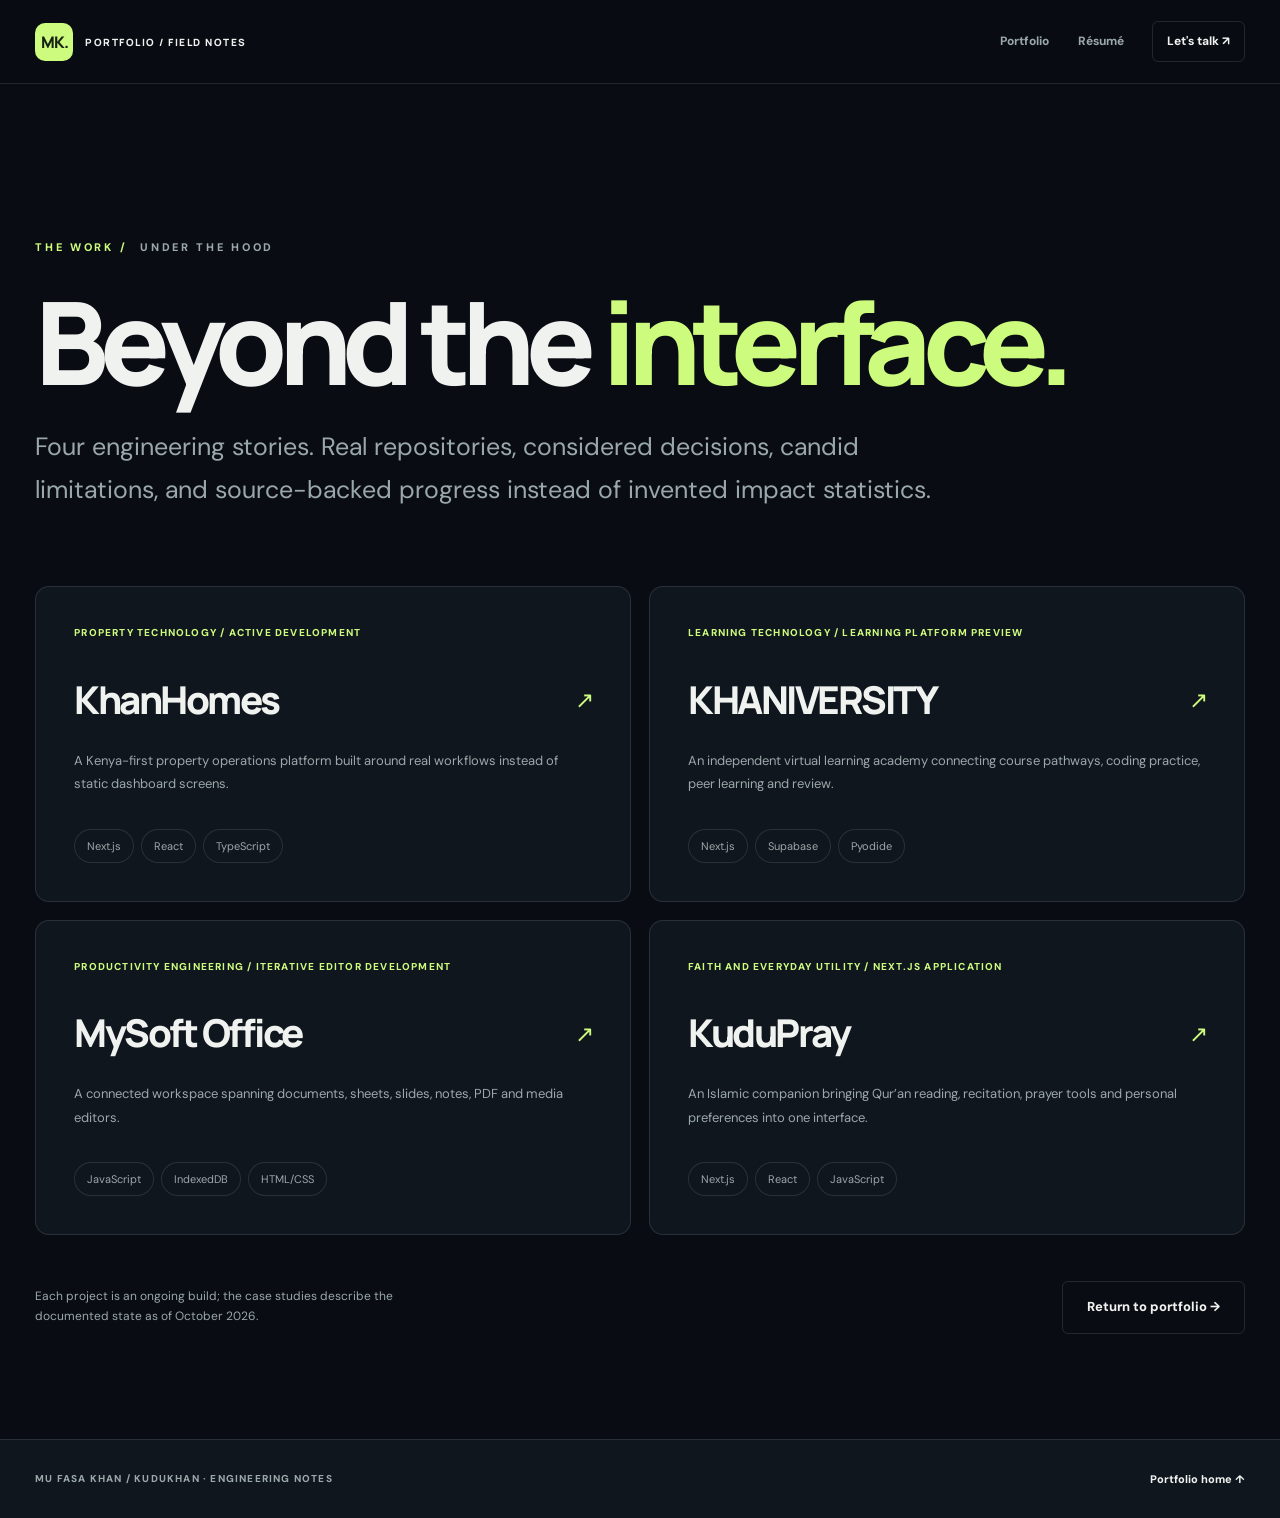
==== case-studies/index.html @ 91735a1b "feat: add source-backed project case studies and printable project résumé" ====
<!doctype html><html lang="en" data-theme="dark"><head><meta charset="utf-8"><meta name="viewport" content="width=device-width, initial-scale=1"><meta name="description" content="Engineering case studies for KhanHomes, KHANIVERSITY, MySoft Office and KuduPray by Mufasa Khan."><link rel="canonical" href="https://mufasakhan.vercel.app/case-studies/"><title>Selected Engineering Case Studies | Mufasa Khan</title><link rel="icon" type="image/svg+xml" href="/assets/favicon.svg"><link rel="preconnect" href="https://fonts.googleapis.com"><link rel="preconnect" href="https://fonts.gstatic.com" crossorigin><link href="https://fonts.googleapis.com/css2?family=DM+Sans:wght@400;500;600;700&family=Manrope:wght@400;500;600;700;800&display=swap" rel="stylesheet"><link rel="stylesheet" href="/assets/portfolio.css"><link rel="stylesheet" href="/assets/case-studies.css"></head><body class="case-body"><a class="skip-link" href="#case-main">Skip to case studies</a><header class="case-topbar"><div class="shell case-topbar-inner"><a class="case-home" href="/#work"><span class="case-mark">MK.</span> PORTFOLIO / FIELD NOTES</a><nav aria-label="Navigation"><a href="/">Portfolio</a><a href="/resume.html">Résumé</a><a class="case-contact" href="/#contact">Let's talk ↗</a></nav></div></header><main class="shell case-directory" id="case-main"><p class="kicker"><span>THE WORK / </span> UNDER THE HOOD</p><h1>Beyond the <em>interface.</em></h1><p class="case-directory-lede">Four engineering stories. Real repositories, considered decisions, candid limitations, and source-backed progress instead of invented impact statistics.</p><div class="case-index-grid"><a class="case-index-card" href="/case-studies/khanhomes.html"><span class="case-index-category">Property technology / Active development</span><h2>KhanHomes <span aria-hidden="true">↗</span></h2><p>A Kenya-first property operations platform built around real workflows instead of static dashboard screens.</p><div class="case-index-tags"><span>Next.js</span><span>React</span><span>TypeScript</span></div></a>
<a class="case-index-card" href="/case-studies/khaniversity.html"><span class="case-index-category">Learning technology / Learning platform preview</span><h2>KHANIVERSITY <span aria-hidden="true">↗</span></h2><p>An independent virtual learning academy connecting course pathways, coding practice, peer learning and review.</p><div class="case-index-tags"><span>Next.js</span><span>Supabase</span><span>Pyodide</span></div></a>
<a class="case-index-card" href="/case-studies/mysoft-office.html"><span class="case-index-category">Productivity engineering / Iterative editor development</span><h2>MySoft Office <span aria-hidden="true">↗</span></h2><p>A connected workspace spanning documents, sheets, slides, notes, PDF and media editors.</p><div class="case-index-tags"><span>JavaScript</span><span>IndexedDB</span><span>HTML/CSS</span></div></a>
<a class="case-index-card" href="/case-studies/kudupray.html"><span class="case-index-category">Faith and everyday utility / Next.js application</span><h2>KuduPray <span aria-hidden="true">↗</span></h2><p>An Islamic companion bringing Qur’an reading, recitation, prayer tools and personal preferences into one interface.</p><div class="case-index-tags"><span>Next.js</span><span>React</span><span>JavaScript</span></div></a></div><div class="case-index-end"><p>Each project is an ongoing build; the case studies describe the documented state as of October 2026.</p><a class="button outline" href="/">Return to portfolio →</a></div></main><footer class="case-footer"><div class="shell case-footer-inner"><span>MU FASA KHAN / KUDUKHAN · ENGINEERING NOTES</span><a href="/">Portfolio home ↑</a></div></footer></body></html>
---- assets/portfolio.css ----
/* SOURCE: assets/styles.css — generated; edit original source */
:root{font-synthesis:none;--bg:#090d13;--panel:#10161e;--panel-2:#151e26;--text:#eff2ef;--muted:#9ba8a9;--subtle:#6e7e7f;--border:rgba(202,228,219,.13);--accent:#cdfb7d;--accent-ink:#182214;--white:#fff;--header:rgba(9,13,19,.74);--shadow:0 32px 90px rgba(0,0,0,.32)}
:root[data-theme=light]{--bg:#f4f5f0;--panel:#fff;--panel-2:#ecf0e9;--text:#182424;--muted:#596867;--subtle:#748180;--border:rgba(19,53,45,.17);--accent:#456a28;--accent-ink:#fff;--white:#fff;--header:rgba(244,245,240,.84);--shadow:0 26px 70px rgba(24,47,34,.10)}
*,*::before,*::after{box-sizing:border-box}html{scroll-behavior:smooth;scroll-padding-top:95px}body{margin:0;color:var(--text);background:var(--bg);font-family:"DM Sans",system-ui,-apple-system,sans-serif;font-size:16px;line-height:1.65;overflow-x:hidden}body:has(.mobile-nav.open){overflow:hidden}button,input{font:inherit}button{cursor:pointer}a{color:inherit;text-decoration:none}a,button{ -webkit-tap-highlight-color:transparent}a:focus-visible,button:focus-visible{outline:2px solid var(--accent);outline-offset:5px}::selection{background:var(--accent);color:var(--accent-ink)}.shell{width:min(100% - 88px,1440px);margin-inline:auto}.sr-only{position:absolute!important;width:1px;height:1px;padding:0;margin:-1px;overflow:hidden;clip:rect(0,0,0,0);white-space:nowrap;border:0}
.skip-link{position:fixed;top:-100px;left:15px;z-index:200;padding:12px 16px;border-radius:8px;background:var(--accent);color:var(--accent-ink)}.skip-link:focus{top:15px}.noise{position:fixed;inset:0;pointer-events:none;opacity:.22;z-index:45;background-image:url("data:image/svg+xml,%3Csvg viewBox='0 0 180 180' xmlns='http://www.w3.org/2000/svg'%3E%3Cfilter id='n'%3E%3CfeTurbulence type='fractalNoise' baseFrequency='.88' numOctaves='3' stitchTiles='stitch'/%3E%3C/filter%3E%3Crect width='100%25' height='100%25' opacity='.13' filter='url(%23n)'/%3E%3C/svg%3E")}.reading-progress{position:fixed;top:0;left:0;height:2px;width:0;background:var(--accent);z-index:110;transition:width .12s linear}.site-header{position:sticky;top:0;z-index:90;background:var(--header);border-bottom:1px solid var(--border);backdrop-filter:blur(22px) saturate(165%);-webkit-backdrop-filter:blur(22px) saturate(165%)}.header-inner{display:flex;align-items:center;justify-content:space-between;height:92px;gap:26px;position:relative;z-index:2}.brand{display:inline-flex;align-items:center;gap:12px;flex-shrink:0}.brand-mark{height:43px;width:43px;display:grid;place-items:center;border:1px solid var(--accent);transform:rotate(-9deg);border-radius:12px;color:var(--accent);background:rgba(181,242,119,.05)}.brand-mark span{font:800 14px "Manrope",sans-serif;letter-spacing:-1px;transform:rotate(9deg)}.brand-copy{display:flex;flex-direction:column;line-height:1.05;gap:6px}.brand-copy strong{font:800 20px "Manrope",sans-serif;letter-spacing:-1.1px}.brand-dot{color:var(--accent)}.brand-copy small{font-size:8.5px;letter-spacing:2.4px;font-weight:700;color:var(--muted)}.desktop-nav,.header-actions{display:flex;align-items:center}.desktop-nav{gap:40px;margin-inline:auto}.desktop-nav a{font-size:13px;font-weight:700;color:var(--muted);transition:color .25s}.desktop-nav a:hover,.desktop-nav a.is-active{color:var(--text)}.header-actions{gap:18px}.icon-button{display:grid;place-items:center;background:transparent;color:var(--text);border:1px solid var(--border);width:42px;height:42px;border-radius:50%}.theme-toggle svg{width:19px;height:19px}.theme-sun{display:none}:root[data-theme=light] .theme-sun{display:block}:root[data-theme=light] .theme-moon{display:none}.header-cta{background:var(--accent);color:var(--accent-ink);padding:12px 19px;border-radius:99px;font-size:12px;font-weight:800;white-space:nowrap}.header-cta span{padding-left:16px}.menu-toggle{display:none;position:relative}.menu-toggle span{width:16px;height:1.5px;background:currentColor;position:absolute;transition:transform .2s}.menu-toggle span:first-child{transform:translateY(-4px)}.menu-toggle span:last-child{transform:translateY(4px)}.menu-toggle[aria-expanded=true] span:first-child{transform:rotate(45deg)}.menu-toggle[aria-expanded=true] span:last-child{transform:rotate(-45deg)}.mobile-nav{display:none}
.hero{position:relative;min-height:min(790px,calc(100svh - 92px));display:grid;grid-template-columns:1.03fr .97fr;gap:4%;align-items:center;padding-top:110px;padding-bottom:122px}.hero-glow{pointer-events:none;position:absolute;width:740px;height:750px;right:-16%;top:-19%;background:radial-gradient(ellipse,rgba(175,228,131,.055),transparent 63%)}.hero-copy{position:relative;z-index:2}.eyebrow,.kicker{font-size:11px;letter-spacing:2.7px;font-weight:800;display:flex;align-items:center;gap:13px}.eyebrow{color:var(--accent);margin:0 0 30px}.pulse-dot{background:var(--accent);width:7px;height:7px;flex-shrink:0;border-radius:50%;box-shadow:0 0 0 5px rgba(205,251,125,.13);animation:pulse 2.5s ease-in-out infinite}.eyebrow-line{height:1px;width:32px;background:var(--border)}.hero h1{font:800 clamp(52px,5.2vw,94px)/1.13 "Manrope",sans-serif;letter-spacing:-.075em;margin:0 0 30px;white-space:nowrap}.hero h1 em,.contact-main h2 em{font-style:normal;color:var(--accent)}.hero h1>span:not(.outlined-word){color:var(--text)}.outlined-word{color:transparent;-webkit-text-stroke:1.4px var(--accent);text-shadow:0 0 75px rgba(205,251,125,.18)}.hero-description{font-size:16px;color:var(--muted);max-width:565px;margin:0;line-height:1.9}.hero-description strong{color:var(--text);font-weight:600}.hero-buttons{display:flex;gap:12px;align-items:center;flex-wrap:wrap;margin-top:36px}.button{min-height:53px;padding:0 24px;border-radius:6px;font-size:13px;font-weight:800;display:inline-flex;align-items:center;justify-content:center;gap:24px;transition:transform .25s,background .25s,border .25s;border:1px solid transparent;white-space:nowrap}.button:hover{transform:translateY(-3px)}.button.primary{background:var(--accent);color:var(--accent-ink)}.button.ghost{border-color:var(--border);color:var(--text)}.button.ghost:hover,.button.outline:hover{border-color:var(--accent)}.button.outline{border-color:var(--border);color:var(--text)}.button.secondary{background:var(--panel-2);border-color:var(--border);color:var(--text)}.hero-foot{margin-top:58px;display:flex;align-items:center;gap:20px}.avatars{display:flex;padding-left:10px}.avatars span{height:34px;width:34px;margin-left:-10px;border-radius:50%;display:grid;place-items:center;font:800 11px "Manrope",sans-serif;border:2px solid var(--bg);color:#102019;background:#b5d9b3}.avatars span:nth-child(2){background:#b6c5dc}.avatars span:nth-child(3){background:#e6d0a7}.hero-foot p{font-size:11px;line-height:1.7;margin:0;color:var(--subtle)}.hero-foot strong{color:var(--text);font-weight:700}
.hero-art{width:100%;aspect-ratio:1/1;max-height:610px;min-width:0;position:relative;isolation:isolate;border:1px solid var(--border);background:radial-gradient(circle at 50% 49%,rgba(205,251,125,.075),transparent 42%),linear-gradient(145deg,rgba(156,215,167,.035),transparent 65%);overflow:hidden;border-radius:4px}.hero-art:before{content:"";position:absolute;inset:0;background-image:linear-gradient(var(--border) 1px,transparent 1px),linear-gradient(90deg,var(--border) 1px,transparent 1px);background-size:46px 46px;mask-image:radial-gradient(circle,black,transparent 75%);opacity:.36}.orbit{position:absolute;border:1px solid rgba(176,213,196,.23);border-radius:50%;top:50%;left:50%;transform:translate(-50%,-50%);aspect-ratio:1}.orbit-outer{width:82%;border-style:dashed;animation:spin 95s linear infinite}.orbit-middle{width:64%;border-color:rgba(205,251,125,.21)}.orbit-inner{width:44%;border-color:rgba(205,251,125,.38);box-shadow:0 0 80px rgba(176,251,125,.055) inset}.orbit-middle::after{content:"";position:absolute;top:11%;left:13%;width:9px;height:9px;background:var(--accent);border-radius:50%;box-shadow:0 0 18px var(--accent)}.orbit-cross{position:absolute;background:var(--border)}.orbit-h{width:100%;height:1px;top:50%}.orbit-v{height:100%;width:1px;left:50%}.orbit-center{position:absolute;top:50%;left:50%;transform:translate(-50%,-50%);width:40%;aspect-ratio:1;display:flex;align-items:center;justify-content:center;flex-direction:column;border-radius:50%;background:radial-gradient(circle,rgba(205,251,125,.12),var(--bg) 72%);border:1px solid var(--border);box-shadow:0 0 0 12px rgba(205,251,125,.025)}.orbit-kicker,.orbit-sub{color:var(--muted);font-size:clamp(6px,.7vw,9px);letter-spacing:1.5px;font-weight:800;white-space:nowrap}.orbit-logo{font:800 clamp(46px,6.3vw,100px)/1.5 "Manrope",sans-serif;letter-spacing:-.14em;padding-right:.14em}.orbit-logo span{color:var(--accent);font-size:.34em;vertical-align:top;letter-spacing:0;margin:0 .07em}.satellite{position:absolute;background:var(--panel);border:1px solid var(--border);color:var(--text);padding:12px 13px;display:flex;align-items:center;gap:8px;font-size:clamp(7px,.65vw,10px);font-weight:800;letter-spacing:.7px;white-space:nowrap;box-shadow:var(--shadow)}.satellite b{color:var(--subtle);padding-left:12px}.sat-dot{width:5px;height:5px;background:var(--accent);border-radius:50%}.sat-one{top:22%;right:2%}.sat-two{left:2%;top:58%}.sat-three{bottom:11%;right:9%}.art-coordinate{position:absolute;font-size:9px;font-weight:800;letter-spacing:2px;color:var(--subtle)}.art-coordinate.top-left{top:22px;left:22px}.art-coordinate.bottom-right{bottom:22px;right:22px}.art-corner{width:20px;height:20px;position:absolute;border-color:var(--accent);opacity:.9}.corner-tl{top:0;left:0;border-top:2px solid;border-left:2px solid}.corner-tr{top:0;right:0;border-top:2px solid;border-right:2px solid}.corner-bl{bottom:0;left:0;border-bottom:2px solid;border-left:2px solid}.corner-br{bottom:0;right:0;border-bottom:2px solid;border-right:2px solid}.scroll-cue{position:absolute;bottom:29px;left:0;display:flex;align-items:center;gap:15px;font-size:9px;letter-spacing:2px;color:var(--subtle);font-weight:800}.scroll-line{width:45px;height:1px;background:var(--accent)}
.marquee{border-block:1px solid var(--border);overflow:hidden;background:var(--panel);padding:22px 0}.marquee-track{width:max-content;display:flex;align-items:center;gap:35px;animation:marquee 35s linear infinite}.marquee-track span{font-size:13px;font-weight:800;letter-spacing:2px;white-space:nowrap;color:var(--muted)}.marquee-track i{color:var(--accent);font-size:20px;font-style:normal}
.section{padding-block:132px}.section-top{display:flex;align-items:end;justify-content:space-between;gap:56px;margin-bottom:55px}.kicker{color:var(--muted);margin:0 0 19px}.kicker span{color:var(--accent)}h2{font:800 clamp(40px,4.4vw,72px)/1.15 "Manrope",sans-serif;letter-spacing:-.065em;margin:0}.serif-accent{font-family:"Caveat",cursive;font-weight:500;letter-spacing:-.045em;font-size:1.22em;line-height:.8;color:var(--accent)}.section-intro{max-width:390px;margin:0 0 5px;color:var(--muted);font-size:14px;line-height:1.95}.filter-bar{display:flex;align-items:center;gap:6px;border-bottom:1px solid var(--border);margin-bottom:30px;overflow:auto;scrollbar-width:none}.filter{border:0;border-bottom:2px solid transparent;background:transparent;color:var(--muted);padding:15px 19px 17px;font-size:12px;font-weight:700;white-space:nowrap}.filter:first-child{padding-left:0}.filter.active{color:var(--accent);border-color:var(--accent)}.filter span{font-size:10px;opacity:.6;margin-left:5px}.projects-grid{display:grid;grid-template-columns:repeat(4,minmax(0,1fr));gap:22px}.project-card{position:relative;border:1px solid var(--border);background:var(--panel);border-radius:7px;overflow:hidden;transition:transform .3s,border-color .3s,box-shadow .3s}.project-card:hover{transform:translateY(-5px);border-color:rgba(205,251,125,.48);box-shadow:var(--shadow)}.project-card[hidden]{display:none!important}.project-card.featured{grid-column:span 2}.project-card.wide{grid-column:span 4;display:grid;grid-template-columns:1.05fr .95fr}.project-visual{height:320px;position:relative;overflow:hidden;padding:25px}.visual-topline{display:flex;justify-content:space-between;gap:10px;color:rgba(255,255,255,.67);font-size:9px;font-weight:800;letter-spacing:1.4px;position:relative;z-index:3}.visual-homes{background:#203c35}.visual-homes:before{content:"";position:absolute;width:460px;height:460px;border-radius:50%;background:#5c9a7c;filter:blur(110px);opacity:.65;left:-50px;top:-250px}.visual-grain{position:absolute;inset:0;opacity:.1;background:repeating-linear-gradient(90deg,transparent,transparent 4px,rgba(255,255,255,.05) 4px,rgba(255,255,255,.05) 5px)}.mock-window{position:relative;z-index:2;display:flex;width:86%;height:245px;margin:43px auto 0;transform:rotate(-5deg);box-shadow:0 20px 60px rgba(0,0,0,.3);background:#f0f4e7;border-radius:12px;overflow:hidden;border:5px solid #344942}.mock-sidebar{background:#223a32;width:18%;padding:15px 12px;display:flex;flex-direction:column;gap:14px}.mock-square{width:26px;height:26px;color:#ecf4d6;display:grid;place-items:center;border:1px solid rgba(255,255,255,.2);border-radius:8px;font-weight:900}.mock-line{height:5px;width:100%;background:rgba(255,255,255,.24);border-radius:9px}.mock-line.short{width:66%}.mock-body{padding:20px;flex:1;color:#34473b}.mock-row{display:flex;justify-content:space-between;align-items:center;font-size:11px}.mock-row strong{font-weight:800}.mock-row span{color:#82988b}.mock-metrics{display:flex;gap:10px;margin-top:20px}.mock-metrics span{background:#fff;border-radius:5px;flex:1;padding:9px}.mock-metrics b{display:block;font-size:6px;letter-spacing:1px;color:#8e9d92}.mock-metrics em{font-size:18px;font-style:normal;font-weight:900}.mock-chart{display:flex;align-items:end;gap:9px;height:52px;margin-top:16px;border-bottom:1px solid #becabd}.mock-chart div{width:11%;height:38%;background:#8dae92;border-radius:2px 2px 0 0}.mock-chart div:nth-child(2){height:70%}.mock-chart div:nth-child(3){height:52%}.mock-chart div:nth-child(4){height:87%;background:#476b4d}.mock-chart div:nth-child(5){height:65%}.mock-chart div:nth-child(6){height:95%;background:#476b4d}.mock-chart div:nth-child(7){height:77%}.visual-watermark{position:absolute;bottom:-55px;right:-10px;font:900 190px "Manrope",sans-serif;color:rgba(255,255,255,.045);letter-spacing:-20px;z-index:1}.visual-uni{background:#30284a}.visual-uni:before{content:"";position:absolute;inset:-35%;background:radial-gradient(circle,rgba(204,171,255,.3),transparent 53%)}.uni-art{position:absolute;inset:0;display:grid;place-items:center}.uni-ring{position:absolute;top:50%;left:50%;border:1px solid rgba(236,215,255,.3);border-radius:50%;transform:translate(-50%,-50%)}.ring-a{width:220px;height:220px}.ring-b{width:290px;height:290px;border-style:dashed}.ring-c{width:360px;height:360px;opacity:.3}.uni-seal{font:800 90px "Manrope",sans-serif;letter-spacing:-9px;color:#e9ddff}.uni-seal span{font-size:26px;vertical-align:top;color:#c5ffaf;letter-spacing:0}.uni-caption{position:absolute;bottom:34px;font-size:10px;font-weight:800;letter-spacing:4px;color:#ede3ff}.uni-caption span{color:#ceff9c;margin:0 8px}.visual-office{background:#d7e8e0;min-height:350px}.visual-office .visual-topline{color:#5c7565}.office-art{position:absolute;inset:55px 16px 0}.office-window{position:absolute;background:#fff;border:1px solid #c7d8d0;border-radius:10px;box-shadow:0 18px 50px rgba(15,48,37,.17);overflow:hidden}.office-back{width:48%;height:185px;top:35px;right:0;transform:rotate(9deg)}.office-front{width:66%;height:250px;top:10px;left:6%;transform:rotate(-6deg)}.fake-top{height:35px;border-bottom:1px solid #e3eae5;display:flex;align-items:center;gap:6px;padding:0 15px;color:#546962;font-size:9px;font-weight:800}.fake-top i{width:5px;height:5px;background:#93aa9a;border-radius:50%}.fake-top span{margin-left:15px}.fake-slide{margin:20px;border-radius:6px;background:#e6ecdf;padding:15px}.fake-slide span{display:block;height:14px;background:#9faeb2;margin-bottom:15px}.doc-article{padding:23px 24px}.doc-article b{font:800 19px "Manrope",sans-serif;letter-spacing:-1px;color:#334e42;display:block;margin-bottom:18px}.doc-line{display:block;height:6px;background:#dde7df;margin-top:11px;width:72%;border-radius:5px}.doc-line.long{width:95%}.doc-line.medium{width:78%}.doc-line.short{width:44%}.project-content{padding:28px 28px 30px}.project-meta{font-size:9px;letter-spacing:1.4px;color:var(--subtle);font-weight:800;display:flex;justify-content:space-between;gap:12px;align-items:center}.status{font-size:9px;letter-spacing:1px;color:var(--accent)}.project-heading{display:flex;justify-content:space-between;align-items:center;gap:12px;margin-top:15px}.project-heading h3,.compact h3{font:800 clamp(23px,2vw,31px)/1.18 "Manrope",sans-serif;letter-spacing:-1.3px;margin:0}.round-link{flex-shrink:0;height:41px;width:41px;display:grid;place-items:center;border:1px solid var(--border);border-radius:50%;font-size:23px;transition:background .2s,color .2s}.round-link:hover{background:var(--accent);color:var(--accent-ink)}.project-content>p,.compact>p{font-size:13px;line-height:1.8;color:var(--muted);max-width:540px;min-height:47px}.project-foot{display:flex;justify-content:space-between;gap:20px;align-items:center;margin-top:24px}.tags{display:flex;gap:7px;flex-wrap:wrap}.tags span{padding:6px 10px;border:1px solid var(--border);border-radius:3px;font-size:10px;font-weight:700;color:var(--muted)}.text-link{font-weight:800;font-size:11px;white-space:nowrap;color:var(--accent)}.project-card.wide .project-visual{min-height:340px;height:100%}.project-card.wide .project-content{display:flex;flex-direction:column;justify-content:center;padding:40px}.project-card.wide .project-foot{flex-wrap:wrap}.compact{min-height:285px;padding:27px 25px 24px;display:flex;flex-direction:column}.compact .project-meta{margin-bottom:10px}.compact h3{font-size:23px;margin:3px 0 8px;display:flex;justify-content:space-between;gap:6px}.compact h3 a{font-size:24px;color:var(--accent)}.compact p{margin:0 0 21px;font-size:12px;flex:1}.compact-icon{height:57px;width:57px;display:grid;place-items:center;background:var(--panel-2);border:1px solid var(--border);border-radius:13px;font-size:31px;margin-bottom:24px;color:var(--accent);font-weight:900}.icon-amanah{color:#e2ae73}.icon-tok{color:#a5a2f1}.icon-music{color:#90bffa}.icon-pukka{color:#c8d8ff;font-size:20px;letter-spacing:-2px}.all-work-link{display:flex;justify-content:center;align-items:center;gap:16px;padding:32px 0 0;font-size:12px;font-weight:800}.all-work-link span{color:var(--accent);font-size:20px}
.expertise-section{background:var(--panel);border-block:1px solid var(--border)}.expertise-grid{display:grid;grid-template-columns:repeat(3,minmax(0,1fr));gap:18px}.expertise-card{padding:34px;min-height:450px;background:var(--bg);border:1px solid var(--border);border-radius:7px;display:flex;flex-direction:column;transition:border .3s,transform .3s}.expertise-card:hover{border-color:var(--accent);transform:translateY(-3px)}.expertise-index{display:flex;justify-content:space-between;font:800 12px "Manrope",sans-serif;color:var(--subtle)}.expertise-index span{font-size:25px;color:var(--accent)}.expertise-symbol{margin:38px 0 30px;width:70px;height:70px;border-radius:50%;border:1px solid var(--border);display:grid;place-items:center;font:800 25px "Manrope",sans-serif;color:var(--accent)}.expertise-card h3{font:800 clamp(23px,2.5vw,37px)/1.18 "Manrope",sans-serif;letter-spacing:-1.5px;margin:0 0 19px}.expertise-card p{color:var(--muted);font-size:13px;line-height:1.8;margin:0 0 25px}.capabilities{border-top:1px solid var(--border);padding-top:16px;margin-top:auto;display:flex;gap:9px;flex-wrap:wrap}.capabilities span{font-size:10px;color:var(--muted)}.capabilities span:not(:last-child)::after{content:" /";padding-left:8px;color:var(--accent)}.stack-row{display:flex;gap:45px;align-items:start;border-top:1px solid var(--border);margin-top:65px;padding-top:28px}.stack-row>span{font-size:10px;font-weight:900;letter-spacing:2px;color:var(--subtle);white-space:nowrap}.stack-row>span i{color:var(--accent);font-style:normal}.stack-row>div{display:flex;gap:10px;flex-wrap:wrap}.stack-row>div span{font-size:12px;font-weight:700;color:var(--muted);padding:8px 13px;border:1px solid var(--border);border-radius:30px}
.about-section{display:grid;grid-template-columns:.85fr 1.15fr;gap:clamp(50px,8vw,150px);align-items:center}.about-visual{min-height:600px;position:relative;border:1px solid var(--border);overflow:hidden;background:linear-gradient(145deg,#2d483d,#141f24 70%)}.about-mesh{position:absolute;inset:0;background:repeating-radial-gradient(ellipse at 50% 60%,transparent 0 28px,rgba(184,246,175,.12) 29px 30px);transform:rotate(-17deg) scale(1.6)}.about-initials{position:absolute;left:50%;top:45%;transform:translate(-50%,-50%) rotate(-12deg);font:900 clamp(100px,13vw,220px) "Manrope",sans-serif;letter-spacing:-.15em;color:#e9f9df;white-space:nowrap}.about-initials span{color:#cdfb7d}.about-sticker{position:absolute;right:25px;top:40px;font:600 29px "Caveat",cursive;color:#e9f9df;transform:rotate(10deg)}.about-sticker span{font-size:40px;color:#cdfb7d}.about-footer{display:flex;justify-content:space-between;position:absolute;bottom:27px;left:30px;right:30px;font-size:9px;letter-spacing:2px;font-weight:800;color:#c5d9cb}.about-copy h2{margin-bottom:38px}.about-copy>p:not(.kicker){font-size:14px;color:var(--muted);line-height:2;max-width:620px}.about-copy>p strong{color:var(--text)}.about-values{margin:40px 0;display:flex;flex-direction:column}.about-values>div{display:grid;grid-template-columns:32px 1fr;gap:0 15px;padding:13px 0;border-bottom:1px solid var(--border)}.about-values span{grid-row:span 2;color:var(--accent);font-weight:800;font-size:11px;margin-top:4px}.about-values strong{font:800 14px "Manrope",sans-serif}.about-values small{font-size:12px;color:var(--muted)}
.manifesto-section{background:var(--accent);color:var(--accent-ink);overflow:hidden}.manifesto-inner{padding-block:87px;position:relative}.manifesto-inner>p{font:900 10px "Manrope",sans-serif;letter-spacing:3px;opacity:.65;margin:0 0 25px}.manifesto-inner blockquote{font:800 clamp(33px,4.5vw,66px)/1.25 "Manrope",sans-serif;letter-spacing:-.065em;max-width:1020px;margin:0;position:relative;z-index:1}.manifesto-inner blockquote em{font-family:"Caveat",cursive;font-weight:600;font-size:1.3em;line-height:.85}.manifesto-symbol{position:absolute;font-size:400px;line-height:1;right:-80px;top:-100px;opacity:.14}
.contact-section{display:grid;grid-template-columns:1.3fr .7fr;gap:25px}.contact-main{padding:50px 0}.contact-main h2{font-size:clamp(45px,5.8vw,94px);margin-bottom:26px}.contact-main h2>span{color:var(--muted)}.contact-main>p:not(.kicker){font-size:14px;color:var(--muted);max-width:475px;margin:0 0 32px}.contact-email{font:800 clamp(20px,2.6vw,38px) "Manrope",sans-serif;letter-spacing:-1.5px;display:inline-flex;gap:18px;align-items:center;padding-bottom:11px;border-bottom:1px solid var(--accent);word-break:break-word}.contact-email span{color:var(--accent)}.contact-actions{display:flex;gap:12px;margin-top:35px;flex-wrap:wrap}.contact-side{min-height:420px;background:var(--panel);border:1px solid var(--border);padding:36px;display:flex;flex-direction:column;position:relative;overflow:hidden}.contact-orbit{color:var(--accent);font-size:145px;line-height:1;margin-bottom:auto;filter:drop-shadow(0 0 70px rgba(205,251,125,.2));animation:spin 55s linear infinite;width:fit-content}.contact-side>span{font-size:9px;letter-spacing:3px;color:var(--subtle);font-weight:800}.contact-side>strong{font:800 45px/1.08 "Manrope",sans-serif;letter-spacing:-3px;margin:15px 0 30px}.contact-bottom{display:flex;justify-content:space-between;border-top:1px solid var(--border);padding-top:19px;font-size:10px;letter-spacing:1.5px;font-weight:800;color:var(--muted)}.contact-bottom span:last-child{color:var(--accent);font-size:24px;line-height:1}
.site-footer{border-top:1px solid var(--border);background:var(--panel)}.footer-main{display:grid;grid-template-columns:1fr 1fr 1fr;gap:30px;align-items:start;padding:55px 0}.footer-main>p{font-size:13px;color:var(--muted);margin:0}.footer-links{justify-self:end;display:flex;gap:23px;font-size:12px;font-weight:700}.footer-links a:hover{color:var(--accent)}.footer-bottom{border-top:1px solid var(--border);padding:24px 0;display:flex;justify-content:space-between;align-items:center;gap:15px;font-size:9px;letter-spacing:1.6px;font-weight:800;color:var(--subtle)}.footer-bottom a{color:var(--text)}.footer-bottom a:hover{color:var(--accent)}.toast{position:fixed;bottom:22px;left:50%;transform:translate(-50%,25px);padding:12px 18px;background:var(--accent);color:var(--accent-ink);font-size:12px;font-weight:800;border-radius:6px;opacity:0;pointer-events:none;transition:transform .25s,opacity .25s;z-index:120}.toast.show{opacity:1;transform:translate(-50%,0)}
@keyframes pulse{50%{box-shadow:0 0 0 9px rgba(205,251,125,0)}}@keyframes spin{to{transform:translate(-50%,-50%) rotate(360deg)}}@keyframes marquee{to{transform:translateX(-50%)}}.contact-orbit{animation-name:contact-spin}@keyframes contact-spin{to{transform:rotate(360deg)}}
@media(max-width:1250px){.shell{width:min(100% - 60px,1440px)}.hero{gap:3%;min-height:700px}.hero h1{font-size:clamp(48px,5.4vw,80px)}.satellite{padding:9px 10px}.desktop-nav{gap:24px}.project-content{padding:25px}.compact{padding:24px 20px}}
@media(max-width:980px){.desktop-nav,.header-cta{display:none}.menu-toggle{display:grid}.site-header .header-inner{height:78px}.mobile-nav{position:fixed;top:78px;left:0;right:0;height:calc(100dvh - 78px);background:var(--bg);padding:30px max(30px,6vw);display:flex;flex-direction:column;gap:0;transform:translateY(-115%);visibility:hidden;opacity:0;transition:transform .3s,opacity .3s,visibility .3s;border-top:1px solid var(--border);z-index:1}.mobile-nav.open{transform:translateY(0);visibility:visible;opacity:1}.mobile-nav a{font:800 clamp(28px,5vw,50px) "Manrope",sans-serif;letter-spacing:-1.5px;padding:23px 0;border-bottom:1px solid var(--border);display:flex;justify-content:space-between;align-items:center}.mobile-nav a span{font:800 11px "DM Sans",sans-serif;color:var(--accent)}.hero{grid-template-columns:1fr;min-height:0;gap:65px;padding-top:100px}.hero h1{font-size:clamp(54px,9vw,88px)}.hero-description{max-width:670px}.hero-art{max-width:650px;margin:auto}.scroll-cue{bottom:36px}.section{padding-block:95px}.projects-grid{grid-template-columns:repeat(2,minmax(0,1fr))}.project-card.wide{grid-column:span 2}.project-card.featured{grid-column:span 1}.project-visual{height:260px}.project-card.wide .project-visual{min-height:300px}.project-card.wide .project-content{padding:26px}.project-foot{flex-wrap:wrap}.expertise-grid{gap:10px}.expertise-card{padding:25px}.about-section{gap:40px}.about-visual{min-height:550px}.contact-section{grid-template-columns:1fr .65fr}.contact-side{padding:25px}.contact-side>strong{font-size:36px}}
@media(max-width:720px){.shell{width:min(100% - 40px,1440px)}.header-inner{gap:15px}.brand-mark{height:38px;width:38px}.brand-copy strong{font-size:18px}.brand-copy small{font-size:7px}.header-actions{gap:9px}.hero{padding-top:72px;padding-bottom:105px;gap:55px}.eyebrow{font-size:9px;letter-spacing:1.4px;gap:9px}.hero h1{font-size:clamp(48px,10.8vw,72px);margin-bottom:24px}.hero-description{font-size:14px}.hero-buttons{margin-top:26px}.button{padding:0 16px;gap:14px}.hero-foot{margin-top:40px}.hero-art{width:100%}.satellite{font-size:7px}.orbit-kicker,.orbit-sub{font-size:6px}.orbit-logo{font-size:clamp(37px,12vw,90px)}.scroll-cue{bottom:35px}.section{padding-block:78px}.section-top{display:block;margin-bottom:36px}.section-intro{margin-top:25px;max-width:550px}.projects-grid{grid-template-columns:1fr;gap:15px}.project-card.featured,.project-card.wide{grid-column:span 1}.project-card.wide{display:block}.project-visual,.project-card.wide .project-visual{height:275px;min-height:0}.mock-window{height:230px}.project-content{padding:23px}.project-heading h3{font-size:27px}.project-foot{margin-top:19px}.compact{min-height:245px}.compact-icon{margin-bottom:17px}.expertise-grid{grid-template-columns:1fr}.expertise-card{min-height:0;padding:28px}.expertise-symbol{margin:20px 0}.capabilities{margin-top:13px}.stack-row{flex-direction:column;gap:18px}.about-section{grid-template-columns:1fr}.about-visual{min-height:450px}.about-initials{font-size:clamp(120px,28vw,240px)}.about-copy h2{margin-bottom:25px}.manifesto-inner{padding-block:75px}.manifesto-symbol{font-size:220px;top:-10px;right:-55px}.contact-section{grid-template-columns:1fr}.contact-main{padding:5px 0 20px}.contact-main h2{font-size:clamp(44px,10vw,78px)}.contact-email{font-size:clamp(19px,5.6vw,34px)}.contact-side{min-height:310px}.contact-orbit{font-size:95px}.contact-side>strong{font-size:39px}.footer-main{grid-template-columns:1fr 1fr;gap:25px}.footer-main>p{grid-column:1/3}.footer-links{justify-self:end;gap:15px;flex-wrap:wrap;justify-content:end}.footer-bottom{flex-wrap:wrap}.footer-bottom span:nth-child(2){display:none}}
@media(max-width:420px){.shell{width:min(100% - 32px,1440px)}.hero h1{font-size:clamp(33px,10vw,44px);white-space:normal}.hero-buttons{display:grid;grid-template-columns:1fr 1fr;gap:8px}.hero-buttons .button{font-size:11px;padding:0 10px;white-space:normal;line-height:1.25;text-align:center}.hero-art{max-height:385px}.satellite{padding:6px;gap:4px}.satellite b{padding-left:3px}.art-coordinate{font-size:7px}.orbit-logo{font-size:12vw}.filter{padding-inline:14px}.project-content{padding:21px}.visual-topline{font-size:7px}.contact-actions .button{font-size:11px}}
@media(prefers-reduced-motion:reduce){html{scroll-behavior:auto}*,*::before,*::after{animation-duration:.01ms!important;animation-iteration-count:1!important;transition-duration:.01ms!important}.marquee-track{animation:none}.orbit-outer{animation:none}}

/* SOURCE: assets/premium.css — generated; edit original source */
/* Design system extension — readable across 320px–4K, safe areas, accessible motion */
:root{--ease-out:cubic-bezier(.22,.8,.24,1)}
html{scroll-padding-top:calc(94px + env(safe-area-inset-top,0px))}
body{overflow-wrap:break-word;-webkit-font-smoothing:antialiased;text-rendering:optimizeLegibility}
button,a,input{touch-action:manipulation}
.shell{width:min(calc(100% - clamp(32px,5.5vw,104px)),1480px);max-width:1480px}
.section{padding-block:clamp(74px,8.5vw,140px)}
.hero{grid-template-columns:minmax(0,1.04fr) minmax(0,.96fr);min-height:min(810px,calc(100svh - 92px));padding-top:clamp(64px,7.5vw,116px)}
.hero-copy,.hero-art,.project-card,.project-content,.about-copy{min-width:0}
.hero h1{font-size:clamp(45px,5vw,92px);line-height:1.14;white-space:normal}
.hero-description{max-width:59ch}
.hero-art{max-width:100%}
.project-card{isolation:isolate;transition:transform .32s var(--ease-out),border-color .25s,box-shadow .25s}
.project-card:hover{transform:translateY(-4px)}
.project-card:focus-within{border-color:var(--accent)}
.project-heading h3,.compact h3,.contact-email{overflow-wrap:anywhere}
.button,.header-cta{transition:transform .25s var(--ease-out),background .2s,border-color .2s,box-shadow .2s}
.button.primary:hover,.header-cta:hover{box-shadow:0 12px 35px rgba(190,247,121,.17)}
.project-card[hidden]{display:none!important}
.project-card .project-content,.project-card.wide .project-content{min-width:0}
.project-brief-trigger{border:1px solid var(--border);background:transparent;color:var(--text);border-radius:5px;min-height:44px;padding:9px 15px;display:inline-flex;align-items:center;justify-content:space-between;gap:16px;align-self:flex-start;font:800 11px "DM Sans",sans-serif;cursor:pointer;margin-top:20px;transition:background .2s,border .2s}
.project-brief-trigger:hover{background:var(--accent);border-color:var(--accent);color:var(--accent-ink)}
.project-brief-trigger .brief-arrow{font-size:17px;color:var(--accent)}
.project-brief-trigger:hover .brief-arrow{color:var(--accent-ink)}
.project-card.featured .project-content,.project-card.wide .project-content{display:flex;align-items:flex-start;flex-direction:column}
.project-card.featured .project-content>*{width:100%}
.project-card.featured .project-content>.project-brief-trigger{width:auto}
.project-card.wide .project-content{justify-content:center}
.project-toolbar{display:flex;align-items:center;justify-content:space-between;gap:20px;margin:0 0 22px}
.project-search{display:flex;align-items:center;gap:12px;min-height:51px;width:min(100%,475px);padding:0 17px;border:1px solid var(--border);background:var(--panel);border-radius:8px;cursor:text}
.project-search:focus-within{border-color:var(--accent);box-shadow:0 0 0 3px rgba(175,231,115,.1)}
.project-search>span:first-child{font-size:25px;color:var(--accent)}
.project-search input{background:transparent;border:0;outline:none;color:var(--text);min-width:0;flex:1;width:100%;font:600 13px "DM Sans",sans-serif}
.project-search input::placeholder{color:var(--subtle)}
.project-count{font:800 10px "Manrope",sans-serif;color:var(--muted);letter-spacing:1.4px;white-space:nowrap;margin:0}
.project-empty{padding:54px 20px;text-align:center;border:1px dashed var(--border);background:var(--panel);border-radius:9px;margin:0 0 25px}
.project-empty[hidden]{display:none}
.project-empty>span{font-size:58px;color:var(--accent)}
.project-empty strong{display:block;font:800 21px "Manrope",sans-serif}
.project-empty p{font-size:13px;color:var(--muted)}
.project-empty button{margin-top:12px;border:1px solid var(--accent);padding:10px 20px;min-height:44px;color:var(--text);background:transparent;border-radius:5px;font-size:12px;font-weight:800}
.project-empty button:hover{background:var(--accent);color:var(--accent-ink)}
.filter{min-height:50px}
.filter:hover{color:var(--text)}
.quick-nav-trigger{display:flex;gap:8px;align-items:center;justify-content:center;width:auto;min-width:69px;padding:0 10px;border-radius:9px;background:var(--panel)}
.quick-nav-trigger svg{height:18px;width:18px;flex:none}
.quick-nav-hint{font:800 10px "DM Sans",sans-serif;color:var(--muted)}
.quick-nav-trigger:hover,.icon-button:hover{border-color:var(--accent);color:var(--accent)}
.floating-top{position:fixed;bottom:calc(23px + env(safe-area-inset-bottom,0px));right:calc(22px + env(safe-area-inset-right,0px));width:49px;height:49px;border:1px solid var(--border);background:var(--accent);color:var(--accent-ink);font:800 24px "Manrope",sans-serif;border-radius:50%;box-shadow:var(--shadow);z-index:80;opacity:0;transform:translateY(16px);pointer-events:none;transition:opacity .25s,transform .25s}
.floating-top.visible{opacity:1;transform:translateY(0);pointer-events:auto}
.studio-dialog{width:min(94vw,630px);max-width:630px;max-height:88dvh;max-height:88svh;border:1px solid var(--border);border-radius:15px;padding:0;margin:auto;background:var(--panel);color:var(--text);box-shadow:0 35px 100px rgba(0,0,0,.5);overflow:auto;overscroll-behavior:contain}
.studio-dialog::backdrop{background:rgba(2,8,10,.76);backdrop-filter:blur(10px)}
.studio-dialog[open]{animation:studio-entry .23s var(--ease-out)}
.dialog-inner{padding:clamp(22px,4vw,36px)}
.dialog-header{display:flex;gap:20px;align-items:flex-start;justify-content:space-between}
.dialog-eyebrow{font:800 10px "Manrope",sans-serif;letter-spacing:2px;color:var(--accent);margin:0 0 12px}
.dialog-header h2{font:800 clamp(25px,3.5vw,37px)/1.2 "Manrope",sans-serif;letter-spacing:-1.6px;overflow-wrap:anywhere}
.dialog-header h2 span{color:var(--accent)}
.dialog-close{flex:0 0 44px;min-height:44px;border:1px solid var(--border);border-radius:8px;background:var(--panel-2);color:var(--text);font-size:17px}
.dialog-close:hover{border-color:var(--accent)}
.command-search{display:flex;align-items:center;gap:13px;min-height:56px;margin:25px 0 15px;padding:0 15px;border-radius:8px;background:var(--bg);border:1px solid var(--border)}
.command-search:focus-within{border-color:var(--accent)}
.command-search>span{font-size:26px;color:var(--accent)}
.command-search input{flex:1;min-width:0;width:100%;border:0;outline:none;color:var(--text);background:none;font:600 13px "DM Sans",sans-serif}
.command-search input::placeholder{color:var(--subtle)}
.command-search kbd{font:800 12px "Manrope",sans-serif;border:1px solid var(--border);padding:3px 8px;border-radius:5px;color:var(--muted)}
.command-results{display:flex;flex-direction:column;gap:4px;overflow:auto;max-height:45svh}
.command-result{display:flex;align-items:center;gap:13px;padding:11px 13px;min-height:60px;border:1px solid transparent;border-radius:8px}
.command-result:hover,.command-result:focus-visible{background:var(--panel-2);border-color:var(--border);outline:none}
.command-mark{display:grid;place-items:center;width:34px;height:34px;flex:none;border-radius:8px;border:1px solid var(--border);font:800 12px "Manrope",sans-serif;color:var(--accent)}
.command-copy{display:flex;flex-direction:column;min-width:0;gap:2px}
.command-copy strong{font:800 13px "Manrope",sans-serif}
.command-copy small{color:var(--muted);font-size:11px}
.command-result>span:last-child{margin-left:auto;color:var(--accent);font-size:18px}
.dialog-hint{padding-top:15px;margin:15px 0 0;border-top:1px solid var(--border);color:var(--muted);font-size:11px}
.command-no-results{padding:25px 0;text-align:center;color:var(--muted);font-size:13px}
.brief-status{font:800 11px "Manrope",sans-serif;letter-spacing:1.4px;color:var(--accent);padding-top:22px;margin:20px 0;border-top:1px solid var(--border)}
.brief-description{color:var(--muted);font-size:14px;line-height:1.85}
.brief-panel{padding:20px;background:var(--bg);border:1px solid var(--border);border-radius:7px}
.brief-panel>strong{font:800 10px "Manrope",sans-serif;color:var(--accent);letter-spacing:1px}
.brief-panel ul{list-style:none;display:grid;gap:8px;padding:0;margin:15px 0 0}
.brief-panel li{display:flex;gap:9px;font-size:13px;color:var(--text)}
.brief-panel li::before{content:"↗";color:var(--accent);font-weight:900}
.brief-tags{display:flex;flex-wrap:wrap;gap:8px;margin:22px 0}
.brief-tags span{border:1px solid var(--border);padding:6px 10px;color:var(--muted);font-size:11px;border-radius:4px}
.brief-actions{display:flex;gap:10px;flex-wrap:wrap}
.brief-actions [hidden]{display:none}
.brief-disclaimer{margin:22px 0 0;font-size:11px;line-height:1.7;color:var(--subtle)}
@keyframes studio-entry{from{opacity:0;transform:translateY(13px)}to{opacity:1;transform:translateY(0)}}
@media(prefers-reduced-motion:no-preference){.enhanced .reveal-pending{opacity:0;transform:translateY(17px)}.enhanced .reveal-pending.reveal-done{opacity:1;transform:none;transition:opacity .55s var(--ease-out),transform .55s var(--ease-out)}}
@media(min-width:1800px){.hero{min-height:800px}.hero h1{font-size:92px}.project-visual{height:355px}}
@media(max-width:1250px){.hero h1{font-size:clamp(44px,5vw,70px)}.hero{gap:3%}}
@media(max-width:980px){.site-header{backdrop-filter:none;-webkit-backdrop-filter:none;background:var(--bg)}.mobile-nav{position:absolute;top:100%;bottom:auto;width:100%;height:calc(100dvh - 78px);overflow-y:auto;overscroll-behavior:contain;transform:translateY(-12px);z-index:1}.mobile-nav.open{transform:translateY(0)}.quick-nav-trigger{width:42px;min-width:42px;padding:0;border-radius:50%}.quick-nav-hint{display:none}.hero{grid-template-columns:minmax(0,1fr);min-height:0}.hero h1{font-size:clamp(53px,8vw,80px)}.hero-art{justify-self:center;max-width:650px}.about-section{grid-template-columns:minmax(0,.9fr) minmax(0,1.1fr)}.contact-section{grid-template-columns:minmax(0,1fr) minmax(0,.7fr)}}
@media(max-width:720px){.shell{width:calc(100% - 36px)}.header-inner,.header-actions{gap:8px}.hero{padding-top:66px}.hero h1{font-size:clamp(42px,10vw,68px);letter-spacing:-.067em}.hero-description{font-size:clamp(13px,3.8vw,15px)}.project-toolbar{gap:10px}.project-search{flex:1}.project-count{font-size:9px}.project-card.wide .project-content{padding:24px}.project-card.wide .project-visual{height:275px}.about-section,.contact-section{grid-template-columns:1fr}.about-visual{min-height:420px}.studio-dialog{width:calc(100% - 24px);max-height:calc(100dvh - 28px)}}
@media(max-width:480px){.filter-bar{gap:0;margin-bottom:18px}.filter{padding-inline:13px;font-size:11px}.project-toolbar{display:block}.project-search{width:100%;min-height:48px}.project-count{margin-top:10px;text-align:right}.hero h1{font-size:clamp(37px,10.4vw,48px)}.project-visual{height:240px!important;min-height:0!important}.mock-window{width:93%;transform:rotate(-3deg)}.satellite{font-size:6.5px;padding:6px;letter-spacing:0}.satellite b{padding-left:2px}.contact-email{font-size:clamp(17px,5.2vw,25px)}.floating-top{width:45px;height:45px;right:calc(15px + env(safe-area-inset-right,0px))}}
@media(max-width:360px){.shell{width:calc(100% - 28px)}.header-actions{gap:5px}.brand{gap:8px}.brand-mark{width:34px;height:34px}.brand-copy strong{font-size:16px}.brand-copy small{font-size:6px;letter-spacing:1px}.icon-button,.quick-nav-trigger{width:38px;height:38px;min-width:38px}.hero h1{font-size:clamp(32px,10vw,36px)}.hero-buttons{grid-template-columns:1fr}.hero-buttons .button{min-height:48px;font-size:12px}.satellite{padding:5px 4px}.orbit-kicker,.orbit-sub{font-size:5px}.about-footer{font-size:7px}.brief-actions{flex-direction:column}.brief-actions .button{width:100%}}
@media(prefers-contrast:more){:root{--border:rgba(220,250,218,.4)}:root[data-theme=light]{--border:rgba(10,45,23,.4)}}
@media(prefers-reduced-motion:reduce){.studio-dialog[open]{animation:none}.project-card,.floating-top,.button{transition:none!important}.enhanced .reveal-pending{opacity:1!important;transform:none!important}}

/* SOURCE: assets/atelier.css — generated; edit original source */
/* Atelier v2.3: coherent iconography and purposeful micro-interactions. */
:root{--micro-ease:cubic-bezier(.2,.8,.25,1);--quiet-glow:rgba(205,251,125,.12)}
.ui-icon{display:inline-block;width:1.1em;height:1.1em;min-width:1.1em;flex:0 0 auto;vertical-align:-.15em;stroke:currentColor;fill:none;stroke-width:1.8;stroke-linecap:round;stroke-linejoin:round;overflow:visible}
button .ui-icon,a .ui-icon{transition:transform .26s var(--micro-ease)}
.button{gap:13px}.button .ui-icon{height:17px;width:17px;min-width:17px}
.button:focus-visible,.round-link:focus-visible,.icon-button:focus-visible,.motion-control:focus-visible{outline:2px solid var(--accent);outline-offset:4px}
.header-inner{column-gap:clamp(10px,2vw,30px)}.desktop-nav{gap:clamp(17px,2.35vw,39px)}
.desktop-nav a{position:relative;padding-block:8px;white-space:nowrap}
.desktop-nav a::after{content:"";position:absolute;bottom:1px;left:0;right:0;height:1.5px;border-radius:3px;background:var(--accent);transform:scaleX(0);transform-origin:left;transition:transform .25s var(--micro-ease)}
.desktop-nav a:hover::after,.desktop-nav a.is-active::after{transform:scaleX(1)}
.header-cta{display:inline-flex;align-items:center;justify-content:center;gap:12px}.header-cta>span{padding:0}.header-cta .ui-icon{height:15px;width:15px}
.header-actions{gap:clamp(8px,1.25vw,18px);flex:0 0 auto}
.brand-mark{transition:transform .35s var(--micro-ease),box-shadow .35s}
.brand:hover .brand-mark{transform:rotate(0deg);box-shadow:0 0 0 5px var(--quiet-glow)}
.round-link .ui-icon{width:19px;height:19px}
.compact h3 a{display:inline-flex;align-items:center;justify-content:center;min-width:32px;min-height:32px}
.compact h3 a .ui-icon{width:19px;height:19px}
.text-link{display:inline-flex;align-items:center;gap:8px}.text-link .ui-icon{width:15px;height:15px}
.all-work-link .ui-icon{width:18px;height:18px}.all-work-link span{display:flex;align-items:center}
.project-brief-trigger{gap:12px}.project-brief-trigger .ui-icon{width:15px;height:15px;stroke-width:2}
.about-copy>a .ui-icon{width:17px;height:17px}.about-sticker span{display:inline-flex;align-items:center}
.about-sticker .ui-icon{width:.8em;height:.8em;transform:rotate(-13deg)}
.contact-email span{display:inline-flex;vertical-align:middle;align-items:center}
.contact-email .ui-icon{width:clamp(19px,2vw,28px);height:clamp(19px,2vw,28px)}
.contact-actions .ui-icon{width:17px;height:17px}.contact-bottom .ui-icon{width:21px;height:21px}
.footer-links{display:flex;align-items:center;justify-content:flex-end;flex-wrap:wrap;gap:clamp(12px,2vw,24px)}
.footer-links a{display:inline-flex;align-items:center;gap:8px;min-height:35px}.footer-links .ui-icon{width:17px;height:17px}
.footer-bottom a{display:inline-flex;gap:9px;align-items:center}.footer-bottom .ui-icon{width:13px;height:13px}
#floating-top .ui-icon{width:22px;height:22px;transition:transform .2s}#floating-top:hover .ui-icon{transform:translateY(-3px)}
.project-search>.ui-icon{font-size:19px;color:var(--accent)}.command-search>.ui-icon{font-size:24px;color:var(--accent)}
.empty-icon{display:grid;place-items:center;color:var(--accent);margin-bottom:8px}.empty-icon .ui-icon{width:47px;height:47px}
.project-empty button{display:inline-flex;align-items:center;gap:9px}.project-empty button .ui-icon{width:14px;height:14px}
.brief-actions .ui-icon{height:17px;width:17px}.command-result .ui-icon{height:17px;width:17px}
.dialog-close{transition:background .18s,transform .2s}.dialog-close:hover{transform:rotate(5deg)}
.site-header .icon-button{transition:background .2s,border-color .2s,color .2s,transform .24s var(--micro-ease)}
.site-header .icon-button:hover{transform:translateY(-2px)}
.site-header .icon-button:active,.project-brief-trigger:active,.button:active{transform:translateY(1px) scale(.985)}
.project-card{--spot-x:50%;--spot-y:50%;border-radius:clamp(9px,.9vw,15px);backface-visibility:hidden}
.project-card::before{content:"";pointer-events:none;position:absolute;z-index:3;inset:0;background:radial-gradient(370px circle at var(--spot-x) var(--spot-y),rgba(205,251,125,.075),transparent 72%);opacity:0;transition:opacity .45s}
.project-card:hover::before{opacity:1}.project-content{position:relative}
.project-meta{flex-wrap:wrap;row-gap:5px}.project-card .project-heading{align-items:center}.project-card .project-foot{row-gap:12px}
.project-card.compact .project-brief-trigger{margin-top:18px}.project-card.compact .tags{margin-top:4px}
.compact-icon{border-radius:16px;transition:transform .34s var(--micro-ease),background .3s,border-color .3s}
.compact-icon .ui-icon{width:29px;height:29px;stroke-width:1.6}
.project-card:hover .compact-icon{transform:translateY(-3px) rotate(-5deg);border-color:currentColor}
.expertise-symbol{border-radius:21px;transition:transform .4s var(--micro-ease),box-shadow .35s,background .35s}
.expertise-symbol .ui-icon{width:34px;height:34px;stroke-width:1.55}
.expertise-card:hover .expertise-symbol{transform:rotate(-7deg) scale(1.05);box-shadow:0 10px 35px var(--quiet-glow);background:rgba(205,251,125,.045)}
.expertise-card{border-radius:clamp(9px,.8vw,13px)}.expertise-card h3{max-width:100%;overflow-wrap:normal}
.expertise-card p{max-width:47ch}
.visual-project-icon{position:absolute;right:24px;top:62px;display:grid;place-items:center;width:43px;height:43px;border-radius:13px;border:1px solid rgba(255,255,255,.24);background:rgba(10,20,20,.25);backdrop-filter:blur(6px);color:#e5fbe1;z-index:5;transition:transform .4s var(--micro-ease),background .2s}
.visual-project-icon .ui-icon{width:23px;height:23px}
.project-card:hover .visual-project-icon{transform:translateY(-3px) rotate(5deg);background:rgba(205,251,125,.14)}
.hero-art{--art-x:0px;--art-y:0px;border-radius:clamp(10px,1vw,18px);box-shadow:inset 0 0 80px rgba(205,251,125,.02)}
.hero-circuit{position:absolute;inset:0;width:100%;height:100%;color:rgba(178,252,137,.26);pointer-events:none;opacity:.85;transform:translate3d(var(--art-x),var(--art-y),0);transition:transform .6s var(--micro-ease);z-index:1}
.orbit{z-index:2}.orbit-center{z-index:3}.satellite{z-index:6;border-radius:7px;box-shadow:0 12px 24px rgba(0,0,0,.16)}
.satellite>.ui-icon{width:13px;height:13px;color:var(--accent)}.satellite .sat-dot{width:4px;height:4px}
.orbit-logo .orbit-brand-icon{display:inline-flex;align-items:center;justify-content:center;color:var(--accent);font-size:.35em;vertical-align:.1em;margin:0 .06em;letter-spacing:0}
.orbit-logo .orbit-brand-icon .ui-icon{width:1em;height:1em}
.motion-control{position:absolute;bottom:22px;left:20px;z-index:9;display:inline-flex;align-items:center;gap:8px;border:1px solid var(--border);background:rgba(10,19,23,.76);backdrop-filter:blur(12px);border-radius:6px;color:#e8f4e4;min-height:37px;padding:6px 11px;font:800 9px "DM Sans",sans-serif;letter-spacing:1.1px;cursor:pointer;transition:background .22s,border-color .22s,transform .22s}
.motion-control .ui-icon{width:13px;height:13px;color:var(--accent)}
.motion-control:hover{border-color:var(--accent);transform:translateY(-2px)}
.motion-control[aria-pressed="true"]{background:rgba(27,42,35,.93)}.motion-control[hidden]{display:none}
.contact-orbit{display:flex;justify-content:flex-start;align-items:center;transform-origin:center}
.contact-orbit .ui-icon{width:1em;height:1em;stroke-width:.7;filter:drop-shadow(0 0 18px rgba(205,251,125,.2))}
.manifesto-symbol .ui-icon{width:1em;height:1em;stroke-width:.8}
:root.motion-paused .orbit-outer,:root.motion-paused .marquee-track,:root.motion-paused .pulse-dot,:root.motion-paused .contact-orbit{animation-play-state:paused!important}
:root.motion-paused .hero-circuit{transition:none}
.mini-in{animation:micro-enter .6s var(--micro-ease) both}
@keyframes micro-enter{from{opacity:0;transform:translateY(9px)}to{opacity:1;transform:translateY(0)}}
@media(hover:hover) and (pointer:fine){
.project-card:hover .project-visual .visual-watermark{transform:translateY(-7px)}
.button:hover .ui-icon,.all-work-link:hover .ui-icon,.text-link:hover .ui-icon,.header-cta:hover .ui-icon{transform:translate(2px,-2px)}
.site-footer a:hover .ui-icon{transform:translate(2px,-2px)}.mobile-nav a:hover .ui-icon{transform:translate(2px,-2px)}
.round-link:hover .ui-icon{transform:rotate(45deg)}
}
@media(max-width:1250px){.site-header .header-inner{gap:12px}.brand-copy small{letter-spacing:1.5px}.visual-project-icon{width:39px;height:39px;top:55px}}
@media(max-width:980px){
.mobile-nav{padding:clamp(17px,5vw,35px) max(20px,5vw) calc(34px + env(safe-area-inset-bottom,0px))}
.mobile-nav a{min-height:76px;gap:14px;padding:17px 0;font-size:clamp(20px,4.4vw,34px);letter-spacing:-.04em}
.mobile-link-label{min-width:0;display:flex;align-items:center;gap:15px;font:inherit!important;color:var(--text)!important}
.mobile-link-label>.ui-icon{width:24px;height:24px;color:var(--accent);flex:none}
.mobile-link-tail{display:flex;gap:15px;align-items:center;color:var(--subtle)!important;font-size:11px!important}
.mobile-link-tail .ui-icon{color:var(--accent);width:17px;height:17px}
.header-actions{gap:8px}.site-header .header-cta{display:none}.hero{gap:clamp(38px,6vw,65px)}.hero-art{justify-self:center!important}
}
@media(max-width:720px){
.section{padding-block:clamp(66px,11vw,88px)}.hero h1{line-height:1.15}
.project-card.compact{padding:clamp(19px,4.2vw,26px)}.project-card.compact .project-meta{margin-bottom:9px}
.project-card.compact .project-brief-trigger{margin-top:18px}.project-card.featured .project-content>.project-heading{width:100%}
.contact-actions{display:flex;align-items:stretch}.contact-actions .button{max-width:100%}
.footer-links{gap:12px}.site-footer .footer-main{gap:22px}
.visual-project-icon{width:36px;height:36px;top:53px;right:18px}.visual-project-icon .ui-icon{width:19px;height:19px}
}
@media(max-width:480px){
.site-header .header-inner{gap:8px}.header-actions{gap:6px}
.mobile-nav a{min-height:72px;padding:15px 0;font-size:clamp(19px,6vw,26px)}
.mobile-link-label{gap:12px}.mobile-link-label>.ui-icon{width:21px;height:21px}.mobile-link-tail{gap:7px}
.hero-buttons .button{gap:9px;justify-content:center}.hero-buttons .button .ui-icon{width:15px;height:15px}
.satellite{gap:4px}.satellite>.ui-icon{width:10px;height:10px;min-width:10px}.satellite b{padding-left:4px}
.motion-control{bottom:13px;left:12px;min-height:34px;padding:6px 8px;font-size:8px;letter-spacing:.5px}
.project-card.compact h3{display:flex;justify-content:space-between;align-items:flex-start;gap:10px}
.project-card.compact h3 a{flex:none}.visual-project-icon{top:52px}
.footer-links a{min-height:42px}.contact-actions{flex-direction:column}.contact-actions .button{width:100%;justify-content:center;min-height:48px}
}
@media(max-width:360px){
.mobile-nav{padding-inline:18px}.mobile-nav a{font-size:19px}.mobile-link-label{gap:8px}.mobile-link-label>.ui-icon{width:20px;height:20px}
.visual-project-icon{top:50px;right:13px;width:30px;height:30px}.visual-project-icon .ui-icon{width:16px;height:16px}
.satellite>.ui-icon{display:none}.footer-main .footer-links{justify-self:start;justify-content:flex-start}
}
@media(prefers-reduced-motion:reduce){
.motion-control{display:none!important}.mini-in{animation:none}.project-card::before{display:none}
.hero-circuit{transform:none!important;transition:none!important}
.button .ui-icon,a .ui-icon,.visual-project-icon,.expertise-symbol,.compact-icon,.brand-mark{transition:none!important}
}

/* Decorative halo must remain inside the hero viewport on compact screens. */
@media(max-width:980px){.hero-glow{width:100%;max-width:100%;right:0}}

/* Contain the decorative glow within the hero at all viewport sizes. */
.hero-glow{right:0;width:min(740px,100%);max-width:100%}


/* v2.4 — explicit component contracts and container-fit rules. */
:root{--tap-target:44px}
.site-header .header-inner{min-width:0}
.site-header .header-actions,.site-header .brand{align-items:center;min-width:0}
.header-actions>*{flex-shrink:0}
.icon-button,.quick-nav-trigger,.menu-toggle{min-height:var(--tap-target)}
.hero-copy,.hero-art,.section-top>*,.project-card,.project-content,.project-heading,.project-heading h3,.contact-main,.footer-main>*{min-width:0}
.project-content,.compact{overflow-wrap:break-word}
.projects-grid,.expertise-grid{min-width:0}
.project-card .project-content{min-height:0}
.project-foot{width:100%}
.project-foot .tags{min-width:0;flex:1 1 auto}
.project-foot .text-link{flex:0 0 auto;min-height:44px}
.filter-bar{-webkit-overflow-scrolling:touch;overscroll-behavior-x:contain;scroll-snap-type:x proximity}
.filter-bar .filter{scroll-snap-align:start;flex:0 0 auto}
.mobile-nav a,.filter-bar button,.project-brief-trigger{touch-action:manipulation}
.contact-email{max-width:100%;min-width:0;overflow-wrap:anywhere}
.contact-actions .button{min-width:0;max-width:100%}
.footer-main{min-width:0}
.footer-links a{min-width:0}
:root[data-theme=light] .project-search:focus-within{box-shadow:0 0 0 3px rgba(69,106,40,.16)}
:root[data-theme=light] .project-card::before{background:radial-gradient(370px circle at var(--spot-x) var(--spot-y),rgba(69,106,40,.065),transparent 72%)}
@media(max-width:1250px) and (min-width:981px){
  .brand-copy small{letter-spacing:.9px}
  .header-inner{gap:12px}
  .hero h1{font-size:clamp(44px,4.7vw,62px)}
}
@media(max-width:980px){
  .site-header .header-cta{display:none}
  .mobile-nav{max-width:100vw}
  .hero{gap:clamp(38px,6vw,65px)}
}
@media(max-width:720px){
  .project-heading{gap:12px}
  .project-heading h3{min-width:0}
  .project-card .project-foot{flex-wrap:wrap;gap:8px 16px}
  .footer-main{align-items:start}
}
@media(max-width:480px){
  .hero-buttons .button{min-width:0}
  .hero-art{max-width:100%}
  .project-card.featured .project-content{align-items:stretch}
  .project-foot .text-link{display:inline-flex;align-items:center}
  .footer-links{gap:8px 14px}
  .footer-bottom{gap:8px 14px}
}
@media(max-width:360px){
  .site-header .brand-copy small{font-size:6px;letter-spacing:.6px}
  .project-toolbar{min-width:0}
  .project-search{min-width:0}
}
@media(prefers-reduced-motion:reduce){
  .filter-bar{scroll-snap-type:none}
  .project-card,.button,.icon-button,.site-footer .ui-icon{transition:none!important}
}
---- assets/case-studies.css ----
/* v2.5 editorial case studies and résumé.
   Independent of JavaScript; keeps rich content readable in static HTML. */
.case-body{--story-rule:var(--border);overflow-x:clip}
.case-topbar{position:sticky;top:0;z-index:95;background:var(--header);border-bottom:1px solid var(--story-rule);backdrop-filter:blur(20px)}
.case-topbar-inner{display:flex;align-items:center;justify-content:space-between;gap:20px;min-height:83px}
.case-home{display:inline-flex;align-items:center;gap:12px;font:800 10px "Manrope",sans-serif;letter-spacing:1.5px;min-width:0}
.case-mark{display:grid;place-items:center;height:38px;width:38px;flex:none;border-radius:10px;background:var(--accent);color:var(--accent-ink);font:900 16px "Manrope",sans-serif;letter-spacing:-1px}
.case-topbar nav{display:flex;gap:clamp(12px,2.2vw,32px);align-items:center}
.case-topbar nav a{font-size:12px;font-weight:750;color:var(--muted);white-space:nowrap}
.case-topbar nav a:hover{color:var(--accent)}
.case-topbar nav .case-contact{padding:10px 14px;border:1px solid var(--story-rule);border-radius:6px;color:var(--text)}
.case-hero{padding-block:clamp(78px,10vw,145px) clamp(35px,5vw,70px)}
.case-hero-top{display:flex;align-items:center;gap:18px;justify-content:space-between;flex-wrap:wrap}
.case-live-state{padding:9px 12px;border-radius:100px;border:1px solid var(--story-rule);font-size:10px;letter-spacing:1px;font-weight:800;color:var(--accent)}
.case-hero h1,.case-directory h1{font:800 clamp(54px,9vw,128px)/1.03 "Manrope",sans-serif;letter-spacing:-.075em;margin:26px 0;overflow-wrap:anywhere}
.case-hero h1 span{color:var(--accent)}
.case-lede,.case-directory-lede{font-size:clamp(18px,2.2vw,25px);line-height:1.7;color:var(--muted);max-width:900px;margin:0}
.case-chips{display:flex;gap:9px;flex-wrap:wrap;margin-top:28px}
.case-chips span,.case-index-tags span{font-size:11px;padding:7px 12px;background:var(--panel);color:var(--muted);border:1px solid var(--story-rule);border-radius:40px}
.case-hero-links{display:flex;gap:13px;align-items:center;flex-wrap:wrap;margin-top:34px}
.case-evidence{position:relative;min-height:clamp(220px,48vw,650px);margin:0;border:1px solid var(--story-rule);border-radius:16px;overflow:hidden;background:linear-gradient(145deg,var(--panel-2),var(--panel))}
.evidence-fallback{min-height:clamp(220px,48vw,650px);display:flex;flex-direction:column;justify-content:center;align-items:center;gap:12px;text-align:center;padding:35px;background:radial-gradient(ellipse at center,rgba(160,220,145,.08),transparent 62%),repeating-linear-gradient(0deg,transparent,transparent 37px,var(--border) 38px)}
.evidence-fallback span{font:900 clamp(12px,2vw,22px) "Manrope",sans-serif;letter-spacing:2px;color:var(--accent)}
.evidence-fallback p{max-width:53ch;color:var(--muted);font-size:13px;line-height:1.8}
.case-captures{display:grid;grid-template-columns:minmax(0,1fr) minmax(190px,.33fr);gap:0;align-items:stretch}
.case-captures .case-capture{display:flex;flex-direction:column;min-width:0;margin:0}
.case-capture img{display:block;width:100%;height:100%;object-fit:cover;object-position:top center;min-height:0}
.case-capture.desktop{max-height:610px}
.case-capture.mobile{max-height:610px;border-left:1px solid var(--story-rule);background:var(--panel)}
.case-capture figcaption{background:var(--panel);padding:12px 17px;font-size:10px;color:var(--muted);letter-spacing:.5px;line-height:1.5}
.case-capture figcaption a{color:var(--accent)}
.case-facts{display:grid;grid-template-columns:repeat(3,minmax(0,1fr));border-top:1px solid var(--story-rule);border-bottom:1px solid var(--story-rule);margin-top:35px}
.case-stat{padding:27px clamp(12px,2.6vw,35px);min-width:0}
.case-stat:not(:last-child){border-right:1px solid var(--story-rule)}
.case-stat span{font-size:10px;color:var(--accent);letter-spacing:2px;font-weight:800}
.case-stat strong{display:block;font:800 clamp(16px,2vw,24px)/1.25 "Manrope",sans-serif;margin:12px 0 7px;letter-spacing:-.045em}
.case-stat small{color:var(--muted);font-size:11px;line-height:1.7}
.case-layout{display:grid;grid-template-columns:minmax(190px,.27fr) minmax(0,.73fr);gap:clamp(36px,7vw,115px);padding-top:clamp(64px,7vw,115px);padding-bottom:clamp(80px,10vw,160px)}
.case-toc{position:sticky;top:115px;align-self:start;display:flex;flex-direction:column;gap:19px}
.case-toc>span{font:800 10px "Manrope",sans-serif;letter-spacing:2.2px;color:var(--accent);margin-bottom:10px}
.case-toc a{font-size:12px;font-weight:700;color:var(--muted);transition:color .18s}
.case-toc a:hover,.case-toc a:focus-visible{color:var(--accent)}
.case-story section{scroll-margin-top:115px;padding-bottom:clamp(52px,6vw,88px);margin-bottom:clamp(50px,6vw,88px);border-bottom:1px solid var(--story-rule)}
.case-story section:last-child{margin-bottom:0;border:0}
.case-section-eyebrow{font-size:10px;letter-spacing:2.2px;color:var(--accent);font-weight:900;margin:0 0 20px}
.case-story h2{font-size:clamp(32px,4vw,57px);letter-spacing:-.055em;line-height:1.17;margin:0 0 22px}
.case-story section>p:not(.case-section-eyebrow){font-size:clamp(15px,1.5vw,18px);line-height:1.9;color:var(--muted);max-width:73ch}
.case-quote{margin-top:31px;padding:clamp(20px,4vw,37px);border-left:3px solid var(--accent);background:var(--panel);font:700 clamp(18px,2.2vw,28px)/1.48 "Manrope",sans-serif;letter-spacing:-.025em}
.case-decisions{display:grid;grid-template-columns:repeat(3,minmax(0,1fr));gap:12px;padding:0;list-style:none;counter-reset:step}
.case-decisions li{counter-increment:step;background:var(--panel);padding:clamp(18px,2vw,26px);border:1px solid var(--story-rule);border-radius:12px}
.case-decisions li::before{content:"0" counter(step);font:900 10px "Manrope",sans-serif;color:var(--accent);letter-spacing:2px}
.case-decisions h3{font:800 18px/1.3 "Manrope",sans-serif;letter-spacing:-.5px;margin:29px 0 10px}
.case-decisions p{font-size:12px;color:var(--muted);line-height:1.85}
.case-proof{list-style:none;padding:0;margin:30px 0}
.case-proof li{border-top:1px solid var(--story-rule)}
.case-proof li:last-child{border-bottom:1px solid var(--story-rule)}
.case-proof a{display:flex;justify-content:space-between;align-items:center;gap:15px;padding:19px 5px;min-height:54px;font-weight:800;font-size:14px}
.case-proof a span{color:var(--accent);font-size:19px}
.case-proof a:hover{color:var(--accent)}
.case-end-links{display:flex;flex-wrap:wrap;gap:12px;margin-top:34px}
.case-footer{border-top:1px solid var(--story-rule);background:var(--panel)}
.case-footer-inner{display:flex;gap:18px;justify-content:space-between;align-items:center;padding-block:30px}
.case-footer-inner span{font-size:10px;letter-spacing:1.2px;color:var(--muted);font-weight:800}
.case-footer-inner a{font-size:11px;font-weight:800}
.case-directory{min-height:calc(100svh - 150px);padding-block:clamp(85px,12vw,155px) 100px}
.case-directory h1 em,.resume-headline h1 em{font-style:normal;color:var(--accent)}
.case-index-grid{display:grid;grid-template-columns:repeat(2,minmax(0,1fr));gap:18px;margin-top:clamp(45px,6vw,75px)}
.case-index-card{min-height:300px;min-width:0;display:flex;flex-direction:column;border:1px solid var(--story-rule);background:var(--panel);border-radius:14px;padding:clamp(22px,3vw,38px);transition:transform .22s,border-color .22s}
.case-index-card:hover{border-color:var(--accent);transform:translateY(-4px)}
.case-index-category{font-size:10px;font-weight:800;color:var(--accent);letter-spacing:1.2px;text-transform:uppercase}
.case-index-card h2{font:800 clamp(27px,3vw,41px)/1.2 "Manrope",sans-serif;margin:35px 0 13px;display:flex;align-items:center;justify-content:space-between;gap:12px}
.case-index-card h2 span{font-size:23px;color:var(--accent);flex:none}
.case-index-card p{font-size:13px;line-height:1.8;color:var(--muted)}
.case-index-tags{display:flex;gap:7px;flex-wrap:wrap;margin-top:auto;padding-top:20px}
.case-index-end{display:flex;align-items:center;justify-content:space-between;gap:20px;margin-top:40px}
.case-index-end p{font-size:12px;color:var(--muted);max-width:48ch}
.resume-shell{padding-bottom:110px}
.resume-headline{padding-block:clamp(68px,9vw,110px) 38px}
.resume-headline h1{font:800 clamp(42px,6vw,79px)/1.13 "Manrope",sans-serif;letter-spacing:-.065em;margin:25px 0}
.resume-headline>p:last-of-type{font-size:14px;color:var(--muted)}
.resume-actions{display:flex;gap:12px;flex-wrap:wrap;margin-top:25px}
.resume-sheet{background:#fff;color:#152122;margin:0 auto;padding:clamp(26px,5vw,70px);max-width:1050px;border-radius:12px;border:1px solid rgba(0,0,0,.1);box-shadow:0 25px 80px rgba(0,0,0,.19);line-height:1.55}
.resume-paper-head{display:grid;grid-template-columns:minmax(0,1.25fr) minmax(190px,.75fr);gap:26px;padding-bottom:25px;border-bottom:2px solid #122522}
.resume-overline{font:800 10px "Manrope",sans-serif;letter-spacing:2px;color:#426246}
.resume-paper-head h2{font:800 clamp(29px,4vw,45px)/1.12 "Manrope",sans-serif;letter-spacing:-1.8px;margin:13px 0}
.resume-paper-head p:not(.resume-overline){color:#4a5856;font-size:12px;line-height:1.75}
.resume-contact{display:flex;flex-direction:column;align-items:flex-end;gap:9px;text-align:right}
.resume-contact a{font-size:11px;color:#274e36;font-weight:700;overflow-wrap:anywhere}
.resume-paper-section{padding-top:23px;margin-top:20px;border-top:1px solid #dfe5df}
.resume-paper-head+.resume-paper-section{border:0;margin-top:0}
.resume-paper-section h3{font:800 13px "Manrope",sans-serif;text-transform:uppercase;letter-spacing:1.6px;color:#3a6140;margin:0 0 14px}
.resume-paper-section p{font-size:12px;line-height:1.7;color:#273635;margin:0 0 9px}
.resume-skills{display:grid;grid-template-columns:1fr 1fr;gap:8px 25px}
.resume-experience{display:grid;grid-template-columns:1fr 1fr;gap:24px}
.resume-experience h4{font:800 16px "Manrope",sans-serif;margin:0 0 8px}
.resume-experience h4 small{display:block;font:700 10px "DM Sans",sans-serif;color:#597065;margin-top:5px}
.resume-experience a{color:#266041;font-size:11px;font-weight:800}
.resume-paper-foot{border-top:1px solid #dfe5df;color:#5a6f64;font-size:10px;padding-top:17px;margin-top:27px}
@media(max-width:980px){.case-decisions{grid-template-columns:1fr}.case-decisions h3{margin-top:15px}.case-layout{grid-template-columns:1fr}.case-toc{position:static;display:flex;flex-direction:row;flex-wrap:wrap;gap:11px 18px;border-bottom:1px solid var(--story-rule);padding-bottom:23px}.case-toc>span{flex-basis:100%}.case-toc a{font-size:11px}.case-captures{grid-template-columns:minmax(0,1fr) minmax(155px,.37fr)}}
@media(max-width:720px){.case-topbar-inner{min-height:70px}.case-home{letter-spacing:.4px}.case-topbar nav a:first-child{display:none}.case-hero h1{font-size:clamp(44px,11vw,78px)}.case-facts{grid-template-columns:1fr}.case-stat:not(:last-child){border-right:0;border-bottom:1px solid var(--story-rule)}.case-stat{padding:20px 10px}.case-layout{padding-top:50px}.case-index-grid{grid-template-columns:1fr}.case-index-card{min-height:270px}.case-index-end{flex-direction:column;align-items:flex-start}.case-captures{grid-template-columns:1fr}.case-capture.mobile{display:none}.resume-paper-head{grid-template-columns:1fr}.resume-contact{align-items:flex-start;text-align:left;gap:6px}.resume-experience,.resume-skills{grid-template-columns:1fr}.resume-sheet{padding:26px 22px}}
@media(max-width:440px){.case-home{font-size:9px;gap:7px}.case-mark{height:32px;width:32px}.case-topbar nav{gap:8px}.case-topbar nav a{font-size:10px}.case-topbar nav .case-contact{padding:8px 10px}.case-hero-links .button{width:100%}.case-hero h1{font-size:clamp(39px,11vw,64px)}.case-quote{font-size:17px}.case-story h2{font-size:32px}.case-index-card{padding:22px}.case-footer-inner{flex-wrap:wrap}.resume-contact a{font-size:10px}}
@media(prefers-reduced-motion:reduce){.case-index-card{transition:none}.case-index-card:hover{transform:none}}
@media print{
 @page{size:A4;margin:12mm}
 html,body{background:#fff!important;color:#151b1d!important;font-size:11pt!important;overflow:visible!important}
 .screen-only,.case-topbar,.case-footer,.skip-link,.noise,.reading-progress{display:none!important}
 .resume-shell{width:100%;max-width:none;padding:0;margin:0}
 .resume-sheet{max-width:none;width:100%;box-shadow:none;border:0;border-radius:0;padding:0;margin:0}
 .resume-paper-head{grid-template-columns:1.2fr .8fr}
 .resume-experience,.resume-skills{grid-template-columns:1fr 1fr}
 .resume-paper-section{break-inside:avoid}
 .resume-experience>div{break-inside:avoid}
 .resume-paper-section p{font-size:10pt;line-height:1.4}
 .resume-paper-section{margin-top:13px;padding-top:13px}
 .resume-paper-head h2{font-size:30pt}
 a{text-decoration:none!important;color:inherit!important}
}
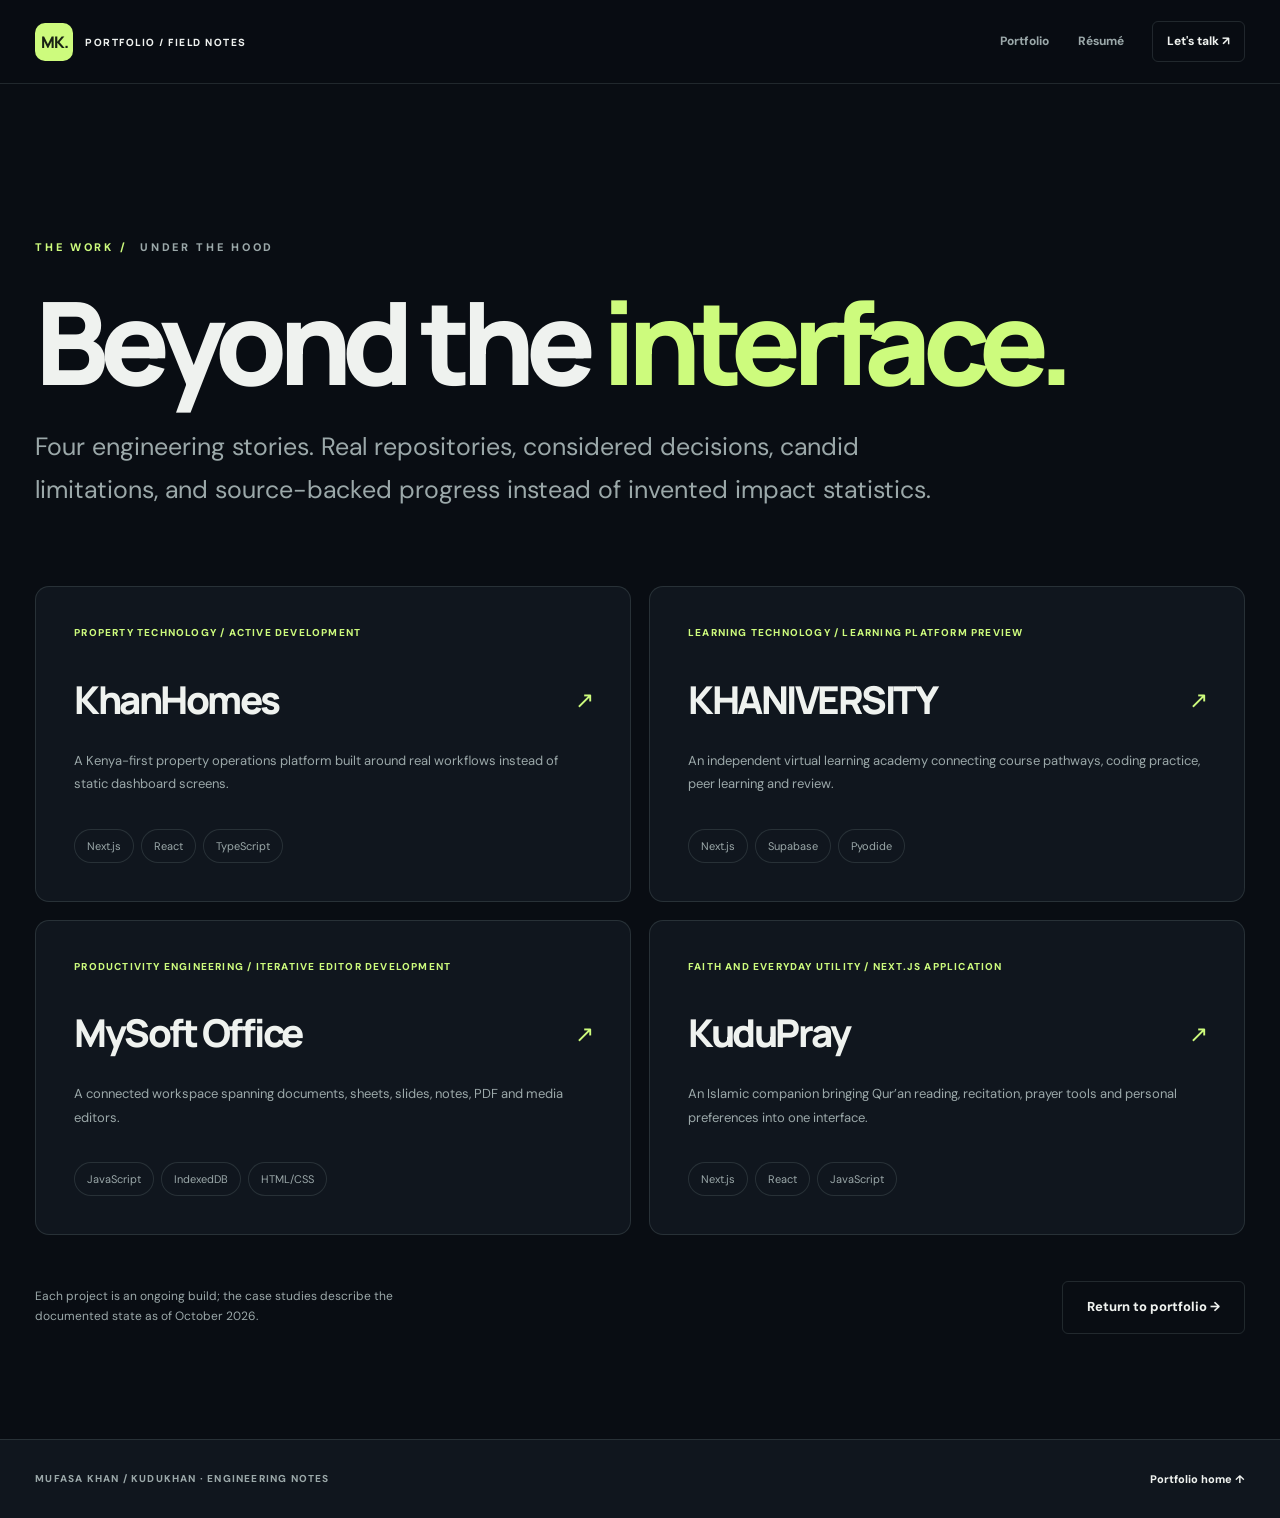
==== commit e0ffdd9b: "fix: correct portfolio identity in case-study and résumé footers" ====
--- a/case-studies/index.html
+++ b/case-studies/index.html
@@ -1,4 +1,4 @@
 <!doctype html><html lang="en" data-theme="dark"><head><meta charset="utf-8"><meta name="viewport" content="width=device-width, initial-scale=1"><meta name="description" content="Engineering case studies for KhanHomes, KHANIVERSITY, MySoft Office and KuduPray by Mufasa Khan."><link rel="canonical" href="https://mufasakhan.vercel.app/case-studies/"><title>Selected Engineering Case Studies | Mufasa Khan</title><link rel="icon" type="image/svg+xml" href="/assets/favicon.svg"><link rel="preconnect" href="https://fonts.googleapis.com"><link rel="preconnect" href="https://fonts.gstatic.com" crossorigin><link href="https://fonts.googleapis.com/css2?family=DM+Sans:wght@400;500;600;700&family=Manrope:wght@400;500;600;700;800&display=swap" rel="stylesheet"><link rel="stylesheet" href="/assets/portfolio.css"><link rel="stylesheet" href="/assets/case-studies.css"></head><body class="case-body"><a class="skip-link" href="#case-main">Skip to case studies</a><header class="case-topbar"><div class="shell case-topbar-inner"><a class="case-home" href="/#work"><span class="case-mark">MK.</span> PORTFOLIO / FIELD NOTES</a><nav aria-label="Navigation"><a href="/">Portfolio</a><a href="/resume.html">Résumé</a><a class="case-contact" href="/#contact">Let's talk ↗</a></nav></div></header><main class="shell case-directory" id="case-main"><p class="kicker"><span>THE WORK / </span> UNDER THE HOOD</p><h1>Beyond the <em>interface.</em></h1><p class="case-directory-lede">Four engineering stories. Real repositories, considered decisions, candid limitations, and source-backed progress instead of invented impact statistics.</p><div class="case-index-grid"><a class="case-index-card" href="/case-studies/khanhomes.html"><span class="case-index-category">Property technology / Active development</span><h2>KhanHomes <span aria-hidden="true">↗</span></h2><p>A Kenya-first property operations platform built around real workflows instead of static dashboard screens.</p><div class="case-index-tags"><span>Next.js</span><span>React</span><span>TypeScript</span></div></a>
 <a class="case-index-card" href="/case-studies/khaniversity.html"><span class="case-index-category">Learning technology / Learning platform preview</span><h2>KHANIVERSITY <span aria-hidden="true">↗</span></h2><p>An independent virtual learning academy connecting course pathways, coding practice, peer learning and review.</p><div class="case-index-tags"><span>Next.js</span><span>Supabase</span><span>Pyodide</span></div></a>
 <a class="case-index-card" href="/case-studies/mysoft-office.html"><span class="case-index-category">Productivity engineering / Iterative editor development</span><h2>MySoft Office <span aria-hidden="true">↗</span></h2><p>A connected workspace spanning documents, sheets, slides, notes, PDF and media editors.</p><div class="case-index-tags"><span>JavaScript</span><span>IndexedDB</span><span>HTML/CSS</span></div></a>
-<a class="case-index-card" href="/case-studies/kudupray.html"><span class="case-index-category">Faith and everyday utility / Next.js application</span><h2>KuduPray <span aria-hidden="true">↗</span></h2><p>An Islamic companion bringing Qur’an reading, recitation, prayer tools and personal preferences into one interface.</p><div class="case-index-tags"><span>Next.js</span><span>React</span><span>JavaScript</span></div></a></div><div class="case-index-end"><p>Each project is an ongoing build; the case studies describe the documented state as of October 2026.</p><a class="button outline" href="/">Return to portfolio →</a></div></main><footer class="case-footer"><div class="shell case-footer-inner"><span>MU FASA KHAN / KUDUKHAN · ENGINEERING NOTES</span><a href="/">Portfolio home ↑</a></div></footer></body></html>+<a class="case-index-card" href="/case-studies/kudupray.html"><span class="case-index-category">Faith and everyday utility / Next.js application</span><h2>KuduPray <span aria-hidden="true">↗</span></h2><p>An Islamic companion bringing Qur’an reading, recitation, prayer tools and personal preferences into one interface.</p><div class="case-index-tags"><span>Next.js</span><span>React</span><span>JavaScript</span></div></a></div><div class="case-index-end"><p>Each project is an ongoing build; the case studies describe the documented state as of October 2026.</p><a class="button outline" href="/">Return to portfolio →</a></div></main><footer class="case-footer"><div class="shell case-footer-inner"><span>MUFASA KHAN / KUDUKHAN · ENGINEERING NOTES</span><a href="/">Portfolio home ↑</a></div></footer></body></html>
--- a/assets/portfolio.css
+++ b/assets/portfolio.css
@@ -298,3 +298,46 @@
   .filter-bar{scroll-snap-type:none}
   .project-card,.button,.icon-button,.site-footer .ui-icon{transition:none!important}
 }
+
+
+/* v2.5 source-backed storytelling and real-screen components */
+.hero-strap{font:750 10px/1.6 "Manrope",sans-serif;text-transform:uppercase;letter-spacing:1.2px;color:var(--accent);margin:-12px 0 20px}
+.project-card .case-detail-link,.featured-case-link{display:inline-flex;align-items:center;gap:10px;max-width:100%;min-height:44px;padding:9px 13px;margin-top:15px;border:1px solid var(--border);color:var(--accent);border-radius:7px;font:800 11px "Manrope",sans-serif;transition:border-color .2s,background .2s}
+.project-card .case-detail-link:hover,.featured-case-link:hover{border-color:var(--accent);background:var(--panel-2)}
+.case-detail-link .ui-icon,.featured-case-link .ui-icon{width:15px;height:15px}
+.compact .case-detail-link{align-self:flex-start;font-size:10px;margin-top:14px}
+.featured-case-link{margin-top:28px}
+.project-card.featured .project-content>.case-detail-link,.project-card.wide .project-content>.case-detail-link{width:auto}
+.actual-visual{background:#edf4f0;position:relative}
+.actual-preview{position:absolute;inset:0;width:100%;height:100%;object-fit:cover;object-position:top center;transition:transform .3s}
+.project-card:hover .actual-preview{transform:scale(1.025)}
+.actual-caption{position:absolute;bottom:14px;left:15px;z-index:3;background:rgba(10,26,25,.78);color:#fff;border:1px solid rgba(255,255,255,.5);border-radius:6px;padding:8px 11px;font:800 9px "Manrope",sans-serif;letter-spacing:1.2px}
+.evidence-section{padding-top:clamp(75px,9vw,140px)}
+.evidence-grid{display:grid;grid-template-columns:repeat(3,minmax(0,1fr));gap:clamp(12px,1.8vw,24px)}
+.evidence-tile{display:flex;flex-direction:column;min-width:0;border:1px solid var(--border);border-radius:14px;overflow:hidden;background:var(--panel);transition:transform .25s,border-color .25s}
+.evidence-tile:hover{transform:translateY(-4px);border-color:var(--accent)}
+.evidence-picture{position:relative;height:clamp(200px,24vw,335px);overflow:hidden;background:var(--panel-2)}
+.evidence-desktop{width:100%;height:100%;object-fit:cover;object-position:top left;transition:transform .35s}
+.evidence-phone{position:absolute;right:12px;bottom:-5px;width:27%;height:75%;object-fit:cover;object-position:top center;border:4px solid var(--panel);border-radius:13px 13px 0 0;box-shadow:0 10px 30px rgba(0,0,0,.25)}
+.evidence-tile:hover .evidence-desktop{transform:scale(1.02)}
+.evidence-meta{display:flex;justify-content:space-between;gap:18px;align-items:center;padding:22px}
+.evidence-meta strong{font:800 18px "Manrope",sans-serif;display:block;letter-spacing:-.5px}
+.evidence-meta small{font-size:11px;line-height:1.6;color:var(--muted);display:block;margin-top:4px}
+.evidence-meta .ui-icon{width:20px;height:20px;color:var(--accent)}
+.evidence-follow{display:flex;align-items:center;justify-content:space-between;gap:22px;margin-top:24px}
+.evidence-follow p{font-size:12px;line-height:1.8;color:var(--muted);max-width:86ch}
+.evidence-follow .button{flex:none}
+.resume-section{display:grid;grid-template-columns:minmax(0,1.1fr) minmax(0,.9fr);align-items:center;gap:clamp(28px,6vw,100px);border-top:1px solid var(--border)}
+.resume-intro>p:not(.kicker){font-size:clamp(14px,1.5vw,18px);line-height:1.9;color:var(--muted);margin-top:28px}
+.resume-intro-actions{display:flex;flex-wrap:wrap;gap:12px;margin:30px 0 18px}
+.resume-intro>small{font-size:11px;line-height:1.7;color:var(--subtle)}
+.resume-values{display:flex;flex-direction:column;gap:10px}
+.resume-values>div{border:1px solid var(--border);border-radius:11px;background:var(--panel);padding:clamp(20px,3vw,34px)}
+.resume-values span{display:block;color:var(--accent);font:800 10px "Manrope",sans-serif;letter-spacing:2px;margin-bottom:14px}
+.resume-values strong{font:800 clamp(18px,2vw,25px) "Manrope",sans-serif;letter-spacing:-.7px}
+.resume-values p{font-size:12px;line-height:1.85;color:var(--muted);margin:10px 0 0}
+@media(max-width:1250px) and (min-width:981px){.desktop-nav{gap:clamp(12px,1.6vw,23px)}.desktop-nav a{font-size:11px}.header-inner{gap:10px}}
+@media(max-width:980px){.evidence-grid{grid-template-columns:repeat(2,minmax(0,1fr))}.resume-section{grid-template-columns:1fr}.evidence-follow{flex-wrap:wrap}}
+@media(max-width:720px){.evidence-grid{grid-template-columns:1fr}.evidence-picture{height:clamp(230px,57vw,400px)}.evidence-phone{width:25%;height:78%}.evidence-follow .button{width:100%}}
+@media(max-width:480px){.evidence-meta{padding:18px}.resume-intro-actions .button{width:100%}.hero-strap{font-size:9px;letter-spacing:.7px}.case-detail-link{font-size:10px}}
+@media(prefers-reduced-motion:reduce){.evidence-tile,.evidence-desktop,.actual-preview{transition:none!important}.evidence-tile:hover,.evidence-tile:hover .evidence-desktop,.project-card:hover .actual-preview{transform:none!important}}
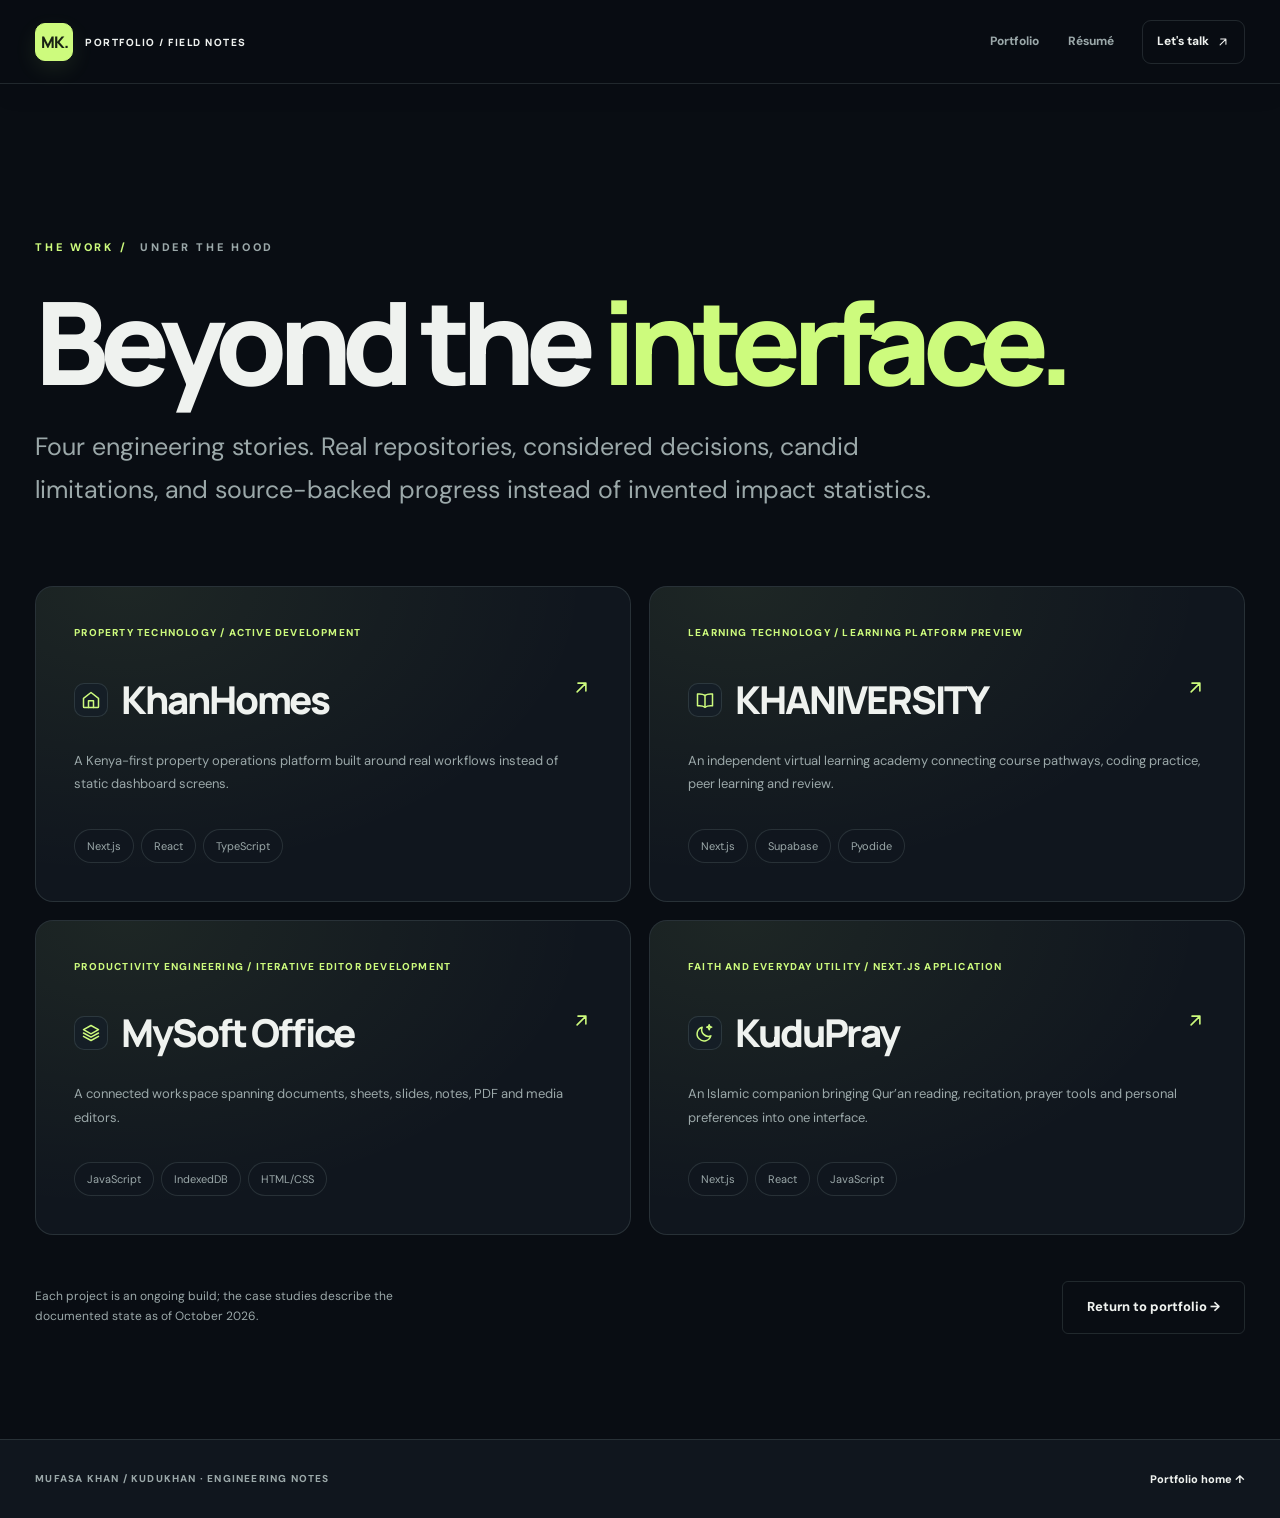
==== commit e31232f4: "feat: pre-v2.6 visual polish, unified SVG icons, responsive editorial motion" ====
--- a/case-studies/index.html
+++ b/case-studies/index.html
@@ -1,4 +1,4 @@
-<!doctype html><html lang="en" data-theme="dark"><head><meta charset="utf-8"><meta name="viewport" content="width=device-width, initial-scale=1"><meta name="description" content="Engineering case studies for KhanHomes, KHANIVERSITY, MySoft Office and KuduPray by Mufasa Khan."><link rel="canonical" href="https://mufasakhan.vercel.app/case-studies/"><title>Selected Engineering Case Studies | Mufasa Khan</title><link rel="icon" type="image/svg+xml" href="/assets/favicon.svg"><link rel="preconnect" href="https://fonts.googleapis.com"><link rel="preconnect" href="https://fonts.gstatic.com" crossorigin><link href="https://fonts.googleapis.com/css2?family=DM+Sans:wght@400;500;600;700&family=Manrope:wght@400;500;600;700;800&display=swap" rel="stylesheet"><link rel="stylesheet" href="/assets/portfolio.css"><link rel="stylesheet" href="/assets/case-studies.css"></head><body class="case-body"><a class="skip-link" href="#case-main">Skip to case studies</a><header class="case-topbar"><div class="shell case-topbar-inner"><a class="case-home" href="/#work"><span class="case-mark">MK.</span> PORTFOLIO / FIELD NOTES</a><nav aria-label="Navigation"><a href="/">Portfolio</a><a href="/resume.html">Résumé</a><a class="case-contact" href="/#contact">Let's talk ↗</a></nav></div></header><main class="shell case-directory" id="case-main"><p class="kicker"><span>THE WORK / </span> UNDER THE HOOD</p><h1>Beyond the <em>interface.</em></h1><p class="case-directory-lede">Four engineering stories. Real repositories, considered decisions, candid limitations, and source-backed progress instead of invented impact statistics.</p><div class="case-index-grid"><a class="case-index-card" href="/case-studies/khanhomes.html"><span class="case-index-category">Property technology / Active development</span><h2>KhanHomes <span aria-hidden="true">↗</span></h2><p>A Kenya-first property operations platform built around real workflows instead of static dashboard screens.</p><div class="case-index-tags"><span>Next.js</span><span>React</span><span>TypeScript</span></div></a>
-<a class="case-index-card" href="/case-studies/khaniversity.html"><span class="case-index-category">Learning technology / Learning platform preview</span><h2>KHANIVERSITY <span aria-hidden="true">↗</span></h2><p>An independent virtual learning academy connecting course pathways, coding practice, peer learning and review.</p><div class="case-index-tags"><span>Next.js</span><span>Supabase</span><span>Pyodide</span></div></a>
-<a class="case-index-card" href="/case-studies/mysoft-office.html"><span class="case-index-category">Productivity engineering / Iterative editor development</span><h2>MySoft Office <span aria-hidden="true">↗</span></h2><p>A connected workspace spanning documents, sheets, slides, notes, PDF and media editors.</p><div class="case-index-tags"><span>JavaScript</span><span>IndexedDB</span><span>HTML/CSS</span></div></a>
-<a class="case-index-card" href="/case-studies/kudupray.html"><span class="case-index-category">Faith and everyday utility / Next.js application</span><h2>KuduPray <span aria-hidden="true">↗</span></h2><p>An Islamic companion bringing Qur’an reading, recitation, prayer tools and personal preferences into one interface.</p><div class="case-index-tags"><span>Next.js</span><span>React</span><span>JavaScript</span></div></a></div><div class="case-index-end"><p>Each project is an ongoing build; the case studies describe the documented state as of October 2026.</p><a class="button outline" href="/">Return to portfolio →</a></div></main><footer class="case-footer"><div class="shell case-footer-inner"><span>MUFASA KHAN / KUDUKHAN · ENGINEERING NOTES</span><a href="/">Portfolio home ↑</a></div></footer></body></html>+<!doctype html><html lang="en" data-theme="dark"><head><meta charset="utf-8"><meta name="viewport" content="width=device-width, initial-scale=1"><meta name="description" content="Engineering case studies for KhanHomes, KHANIVERSITY, MySoft Office and KuduPray by Mufasa Khan."><link rel="canonical" href="https://mufasakhan.vercel.app/case-studies/"><title>Selected Engineering Case Studies | Mufasa Khan</title><link rel="icon" type="image/svg+xml" href="/assets/favicon.svg"><link rel="preconnect" href="https://fonts.googleapis.com"><link rel="preconnect" href="https://fonts.gstatic.com" crossorigin><link href="https://fonts.googleapis.com/css2?family=DM+Sans:wght@400;500;600;700&family=Manrope:wght@400;500;600;700;800&display=swap" rel="stylesheet"><link rel="stylesheet" href="/assets/portfolio.css"><link rel="stylesheet" href="/assets/case-studies.css"><script src="/assets/case-studies.js" defer></script></head><body class="case-body"><a class="skip-link" href="#case-main">Skip to case studies</a><header class="case-topbar"><div class="shell case-topbar-inner"><a class="case-home" href="/#work"><span class="case-mark">MK.</span> PORTFOLIO / FIELD NOTES</a><nav aria-label="Navigation"><a href="/">Portfolio</a><a href="/resume.html">Résumé</a><a class="case-contact" href="/#contact">Let's talk <svg class="ui-icon" viewBox="0 0 24 24" aria-hidden="true" focusable="false"><use href="/assets/icons.svg#icon-arrow-up-right"></use></svg></a></nav></div></header><main class="shell case-directory" id="case-main"><p class="kicker"><span>THE WORK / </span> UNDER THE HOOD</p><h1>Beyond the <em>interface.</em></h1><p class="case-directory-lede">Four engineering stories. Real repositories, considered decisions, candid limitations, and source-backed progress instead of invented impact statistics.</p><div class="case-index-grid"><a class="case-index-card" href="/case-studies/khanhomes.html"><span class="case-index-category">Property technology / Active development</span><h2><span class="case-index-title"><svg class="case-index-glyph ui-icon" viewBox="0 0 24 24" aria-hidden="true" focusable="false"><use href="/assets/icons.svg#icon-house"></use></svg>KhanHomes</span><svg class="case-index-arrow ui-icon" viewBox="0 0 24 24" aria-hidden="true" focusable="false"><use href="/assets/icons.svg#icon-arrow-up-right"></use></svg></h2><p>A Kenya-first property operations platform built around real workflows instead of static dashboard screens.</p><div class="case-index-tags"><span>Next.js</span><span>React</span><span>TypeScript</span></div></a>
+<a class="case-index-card" href="/case-studies/khaniversity.html"><span class="case-index-category">Learning technology / Learning platform preview</span><h2><span class="case-index-title"><svg class="case-index-glyph ui-icon" viewBox="0 0 24 24" aria-hidden="true" focusable="false"><use href="/assets/icons.svg#icon-book-open"></use></svg>KHANIVERSITY</span><svg class="case-index-arrow ui-icon" viewBox="0 0 24 24" aria-hidden="true" focusable="false"><use href="/assets/icons.svg#icon-arrow-up-right"></use></svg></h2><p>An independent virtual learning academy connecting course pathways, coding practice, peer learning and review.</p><div class="case-index-tags"><span>Next.js</span><span>Supabase</span><span>Pyodide</span></div></a>
+<a class="case-index-card" href="/case-studies/mysoft-office.html"><span class="case-index-category">Productivity engineering / Iterative editor development</span><h2><span class="case-index-title"><svg class="case-index-glyph ui-icon" viewBox="0 0 24 24" aria-hidden="true" focusable="false"><use href="/assets/icons.svg#icon-layers"></use></svg>MySoft Office</span><svg class="case-index-arrow ui-icon" viewBox="0 0 24 24" aria-hidden="true" focusable="false"><use href="/assets/icons.svg#icon-arrow-up-right"></use></svg></h2><p>A connected workspace spanning documents, sheets, slides, notes, PDF and media editors.</p><div class="case-index-tags"><span>JavaScript</span><span>IndexedDB</span><span>HTML/CSS</span></div></a>
+<a class="case-index-card" href="/case-studies/kudupray.html"><span class="case-index-category">Faith and everyday utility / Next.js application</span><h2><span class="case-index-title"><svg class="case-index-glyph ui-icon" viewBox="0 0 24 24" aria-hidden="true" focusable="false"><use href="/assets/icons.svg#icon-moon-star"></use></svg>KuduPray</span><svg class="case-index-arrow ui-icon" viewBox="0 0 24 24" aria-hidden="true" focusable="false"><use href="/assets/icons.svg#icon-arrow-up-right"></use></svg></h2><p>An Islamic companion bringing Qur’an reading, recitation, prayer tools and personal preferences into one interface.</p><div class="case-index-tags"><span>Next.js</span><span>React</span><span>JavaScript</span></div></a></div><div class="case-index-end"><p>Each project is an ongoing build; the case studies describe the documented state as of October 2026.</p><a class="button outline" href="/">Return to portfolio →</a></div></main><footer class="case-footer"><div class="shell case-footer-inner"><span>MUFASA KHAN / KUDUKHAN · ENGINEERING NOTES</span><a href="/">Portfolio home ↑</a></div></footer></body></html>
--- a/assets/portfolio.css
+++ b/assets/portfolio.css
@@ -341,3 +341,86 @@
 @media(max-width:720px){.evidence-grid{grid-template-columns:1fr}.evidence-picture{height:clamp(230px,57vw,400px)}.evidence-phone{width:25%;height:78%}.evidence-follow .button{width:100%}}
 @media(max-width:480px){.evidence-meta{padding:18px}.resume-intro-actions .button{width:100%}.hero-strap{font-size:9px;letter-spacing:.7px}.case-detail-link{font-size:10px}}
 @media(prefers-reduced-motion:reduce){.evidence-tile,.evidence-desktop,.actual-preview{transition:none!important}.evidence-tile:hover,.evidence-tile:hover .evidence-desktop,.project-card:hover .actual-preview{transform:none!important}}
+
+
+/* Visual-polish release: precise geometry, quiet elevation and meaningful micro-motion. */
+:root{--studio-radius:14px;--studio-glow:rgba(205,251,125,.09);--studio-elevation:0 18px 60px rgba(0,0,0,.16);--studio-ease:cubic-bezier(.22,1,.36,1)}
+:root[data-theme=light]{--studio-glow:rgba(69,106,40,.065);--studio-elevation:0 18px 55px rgba(20,45,34,.07)}
+.site-header{box-shadow:0 9px 36px rgba(0,0,0,.055)}
+.site-header .brand-mark{background:linear-gradient(155deg,var(--studio-glow),transparent 90%);border-radius:13px}
+.site-header .icon-button{min-width:44px;min-height:44px;display:inline-flex;align-items:center;justify-content:center}
+.theme-toggle .ui-icon{width:19px;height:19px;min-width:19px;stroke-width:1.8}
+.quick-nav-trigger .ui-icon{width:18px;height:18px;min-width:18px}
+.menu-toggle{min-width:44px;min-height:44px}
+.desktop-nav a:focus-visible::after{transform:scaleX(1)}
+.button{position:relative;isolation:isolate;overflow:hidden;transform:translateZ(0);transition:transform .22s var(--studio-ease),box-shadow .28s var(--studio-ease),border-color .22s ease,background-color .22s ease}
+.button::after{content:"";position:absolute;inset:0;pointer-events:none;border-radius:inherit;background:linear-gradient(112deg,transparent 24%,rgba(255,255,255,.14) 48%,transparent 71%);opacity:0;transform:translateX(-75%);transition:transform .55s var(--studio-ease),opacity .2s}
+.button:focus-visible,.site-header .icon-button:focus-visible,.filter:focus-visible,.project-brief-trigger:focus-visible,.case-detail-link:focus-visible{outline:2px solid var(--accent);outline-offset:4px}
+.button.primary{box-shadow:0 9px 26px var(--studio-glow)}
+.section-top h2,.resume-intro h2{letter-spacing:-.055em;text-wrap:balance}
+.hero h1{letter-spacing:-.068em;text-wrap:balance}
+.hero-art{border-color:rgba(205,251,125,.2);box-shadow:inset 0 0 65px var(--studio-glow),0 24px 76px rgba(0,0,0,.07)}
+:root[data-theme=light] .hero-art{border-color:rgba(69,106,40,.2)}
+.hero-circuit{opacity:.72}
+.orbit-middle{box-shadow:inset 0 0 45px var(--studio-glow)}
+.project-card{border-radius:var(--studio-radius);box-shadow:0 0 0 1px rgba(255,255,255,.008);transition:transform .3s var(--studio-ease),border-color .28s ease,box-shadow .3s var(--studio-ease)}
+.project-card:focus-within{box-shadow:0 0 0 1px var(--accent),var(--studio-elevation)}
+.project-card .project-heading h3{letter-spacing:-.055em;line-height:1.14}
+.project-meta .status{letter-spacing:.06em}
+.project-card .case-detail-link,.featured-case-link{border-radius:9px;transition:transform .24s var(--studio-ease),border-color .22s,background .22s}
+.actual-visual{isolation:isolate}
+.actual-visual::after{content:"";position:absolute;inset:55% 0 0;background:linear-gradient(transparent,rgba(9,17,18,.32));pointer-events:none}
+.actual-caption{border-color:rgba(255,255,255,.24);backdrop-filter:blur(12px);box-shadow:0 7px 22px rgba(0,0,0,.14)}
+.filter{border-radius:9px;transition:background-color .2s,border-color .2s,color .2s,transform .22s var(--studio-ease)}
+.filter[aria-pressed="true"]{box-shadow:inset 0 0 0 1px var(--studio-glow)}
+.project-search{border-radius:11px;transition:border-color .2s,box-shadow .2s}
+.project-search:focus-within{border-color:var(--accent);box-shadow:0 0 0 3px var(--studio-glow)}
+.evidence-tile,.resume-values>div{border-radius:var(--studio-radius);transition:transform .3s var(--studio-ease),border-color .26s,box-shadow .3s var(--studio-ease)}
+.evidence-meta strong{line-height:1.32}
+.evidence-meta .ui-icon{transition:transform .3s var(--studio-ease)}
+.resume-values>div{position:relative;overflow:hidden}
+.resume-values>div::before{content:"";position:absolute;left:0;top:0;bottom:0;width:2px;background:var(--accent);transform:scaleY(0);transform-origin:bottom;transition:transform .3s var(--studio-ease)}
+.expertise-card{transition:transform .28s var(--studio-ease),border-color .26s,box-shadow .28s var(--studio-ease)}
+.expertise-card:focus-within{border-color:var(--accent)}
+.contact-main,.contact-side{min-width:0}
+.contact-email{overflow-wrap:anywhere}
+.footer-links a{min-height:44px}
+.ui-icon{stroke-linejoin:round;stroke-linecap:round;shape-rendering:geometricPrecision}
+@media(hover:hover) and (pointer:fine){
+.button:hover::after{opacity:1;transform:translateX(75%)}
+.project-card:hover,.evidence-tile:hover,.resume-values>div:hover,.expertise-card:hover{transform:translateY(-3px);box-shadow:var(--studio-elevation)}
+.project-card .case-detail-link:hover,.featured-case-link:hover{transform:translateY(-2px)}
+.filter:hover{transform:translateY(-1px)}
+.evidence-tile:hover .evidence-meta .ui-icon{transform:translate(3px,-3px)}
+.resume-values>div:hover::before{transform:scaleY(1)}
+}
+@media(max-width:980px){
+.site-header .header-inner{gap:clamp(7px,1.5vw,16px)}
+.header-actions{gap:clamp(5px,1.2vw,10px)}
+.hero-art{max-width:min(100%,620px)}
+.project-heading,.project-foot,.project-card .project-content{min-width:0}
+}
+@media(max-width:720px){
+.hero h1{letter-spacing:-.06em}
+.section-top{gap:20px}
+.evidence-meta{gap:10px}
+.project-card .case-detail-link{max-width:100%;white-space:normal}
+.resume-values>div{padding:clamp(19px,5vw,28px)}
+}
+@media(max-width:480px){
+.site-header .brand-copy strong{font-size:clamp(16px,4.5vw,19px)}
+.site-header .header-actions .icon-button{min-width:42px;min-height:42px}
+.project-card.featured .project-heading{width:100%}
+.evidence-meta strong{font-size:17px}
+.footer-links{justify-content:flex-start}
+}
+@media(any-hover:none){
+.project-card:hover,.evidence-tile:hover,.resume-values>div:hover,.expertise-card:hover{transform:none;box-shadow:none}
+}
+@media(prefers-reduced-motion:reduce){
+.button,.button::after,.evidence-tile,.evidence-meta .ui-icon,.resume-values>div,.resume-values>div::before,.project-card,.expertise-card,.filter,.project-card .case-detail-link,.featured-case-link{transition:none!important}
+.button:hover,.project-card:hover,.evidence-tile:hover,.resume-values>div:hover,.expertise-card:hover,.filter:hover{transform:none!important}
+}
+:root.motion-paused .button::after{transition:none!important;opacity:0!important}
+:root.motion-paused .project-card,:root.motion-paused .expertise-card,:root.motion-paused .evidence-tile,:root.motion-paused .resume-values>div,:root.motion-paused .filter,:root.motion-paused .button,:root.motion-paused .ui-icon{transition:none!important}
+:root.motion-paused .project-card:hover,:root.motion-paused .evidence-tile:hover,:root.motion-paused .resume-values>div:hover,:root.motion-paused .expertise-card:hover,:root.motion-paused .filter:hover,:root.motion-paused .button:hover{transform:none!important}
--- a/assets/case-studies.css
+++ b/assets/case-studies.css
@@ -115,3 +115,69 @@
  .resume-paper-head h2{font-size:30pt}
  a{text-decoration:none!important;color:inherit!important}
 }
+
+
+/* Editorial surfaces and SVG icon system — polished without altering project evidence. */
+.case-body{--case-shadow:0 26px 74px rgba(0,0,0,.15)}
+.case-topbar{box-shadow:0 10px 28px rgba(0,0,0,.045)}
+.case-mark{border:1px solid var(--accent);box-shadow:0 8px 22px var(--studio-glow);transition:transform .28s var(--studio-ease)}
+.case-topbar nav .case-contact{display:inline-flex;align-items:center;justify-content:center;gap:7px;min-height:44px;border-radius:9px;transition:border-color .2s,background-color .2s}
+.case-topbar nav .case-contact .ui-icon{height:14px;width:14px}
+.case-topbar nav .case-contact:hover{border-color:var(--accent);background:var(--studio-glow)}
+.case-hero h1,.case-directory h1{text-wrap:balance}
+.case-hero-links .button{min-width:0}
+.case-evidence{border-radius:20px;box-shadow:0 22px 76px rgba(0,0,0,.08)}
+.case-capture figcaption{border-top:1px solid var(--story-rule)}
+.case-stat strong{line-height:1.3;overflow-wrap:anywhere}
+.case-toc a{display:inline-flex;align-items:center;min-height:28px;transition:color .2s,transform .2s}
+.case-toc a[aria-current="location"]{color:var(--accent);font-weight:900}
+.case-story h2{overflow-wrap:anywhere}
+.case-decisions li{transition:border-color .24s,box-shadow .3s var(--studio-ease),transform .3s var(--studio-ease)}
+.case-proof a{transition:color .2s,transform .2s var(--studio-ease)}
+.case-index-card{position:relative;isolation:isolate;overflow:hidden;border-radius:18px;transition:transform .3s var(--studio-ease),box-shadow .3s var(--studio-ease),border-color .24s}
+.case-index-card::before{content:"";position:absolute;inset:0;pointer-events:none;background:radial-gradient(ellipse at 15% 0%,var(--studio-glow),transparent 65%);opacity:.8}
+.case-index-card>*{position:relative;z-index:1}
+.case-index-card h2{align-items:flex-start;letter-spacing:-.055em}
+.case-index-title{display:inline-flex;align-items:center;gap:13px;min-width:0;overflow-wrap:anywhere}
+.case-index-glyph{width:34px;min-width:34px;height:34px;padding:6px;border-radius:10px;color:var(--accent);border:1px solid var(--story-rule);background:var(--panel-2)}
+.case-index-arrow{height:21px;width:21px;min-width:21px;color:var(--accent);transition:transform .3s var(--studio-ease)}
+.case-index-card h2 .case-index-title{font-size:inherit;color:inherit}
+.case-index-tags span{transition:border-color .22s}
+.case-index-card:focus-visible{outline:2px solid var(--accent);outline-offset:5px}
+.resume-sheet{border-radius:18px;box-shadow:0 25px 75px rgba(0,0,0,.13)}
+.resume-experience>div{min-width:0}
+.resume-experience a{display:inline-flex;align-items:center;min-height:30px}
+.resume-actions .button{border-radius:9px}
+@media(hover:hover) and (pointer:fine){
+.case-index-card:hover{transform:translateY(-5px);box-shadow:var(--case-shadow)}
+.case-index-card:hover .case-index-arrow{transform:translate(3px,-3px)}
+.case-index-card:hover .case-index-tags span{border-color:var(--accent)}
+.case-home:hover .case-mark{transform:rotate(-6deg)}
+.case-decisions li:hover{border-color:var(--accent);box-shadow:0 10px 28px var(--studio-glow);transform:translateY(-2px)}
+.case-proof a:hover{transform:translateX(3px)}
+}
+@media(max-width:980px){.case-index-title{gap:10px}.case-index-glyph{height:31px;width:31px;min-width:31px}}
+@media(max-width:720px){
+.case-topbar nav .case-contact{min-height:40px}
+.case-capture.mobile{display:flex;max-height:none;border-left:0;border-top:1px solid var(--story-rule)}
+.case-capture.mobile img{height:min(72vw,380px);max-height:380px;width:100%;object-fit:contain;object-position:top center;padding:12px}
+.case-capture.mobile figcaption{padding:10px 15px}
+.case-captures{grid-template-columns:minmax(0,1fr)}
+.case-capture.desktop img{max-height:380px;object-fit:cover;object-position:top center}
+.case-index-title{gap:8px}
+}
+@media(max-width:440px){
+.case-topbar-inner{gap:8px}
+.case-topbar nav{gap:8px}
+.case-index-card{padding:21px}
+.case-index-card h2{font-size:clamp(23px,7vw,31px)}
+.case-index-glyph{width:28px;height:28px;min-width:28px}
+.case-index-arrow{height:18px;width:18px;min-width:18px}
+.case-hero h1{font-size:clamp(38px,10.5vw,64px)}
+.resume-sheet{padding:24px 18px}
+}
+@media(prefers-reduced-motion:reduce){
+.case-mark,.case-index-card,.case-index-arrow,.case-decisions li,.case-proof a{transition:none!important}
+.case-index-card:hover,.case-index-card:hover .case-index-arrow,.case-decisions li:hover,.case-proof a:hover{transform:none!important}
+}
+@media print{.resume-sheet{box-shadow:none!important;border-radius:0!important}.resume-paper-section,.resume-experience>div{animation:none!important;transform:none!important;opacity:1!important}}
